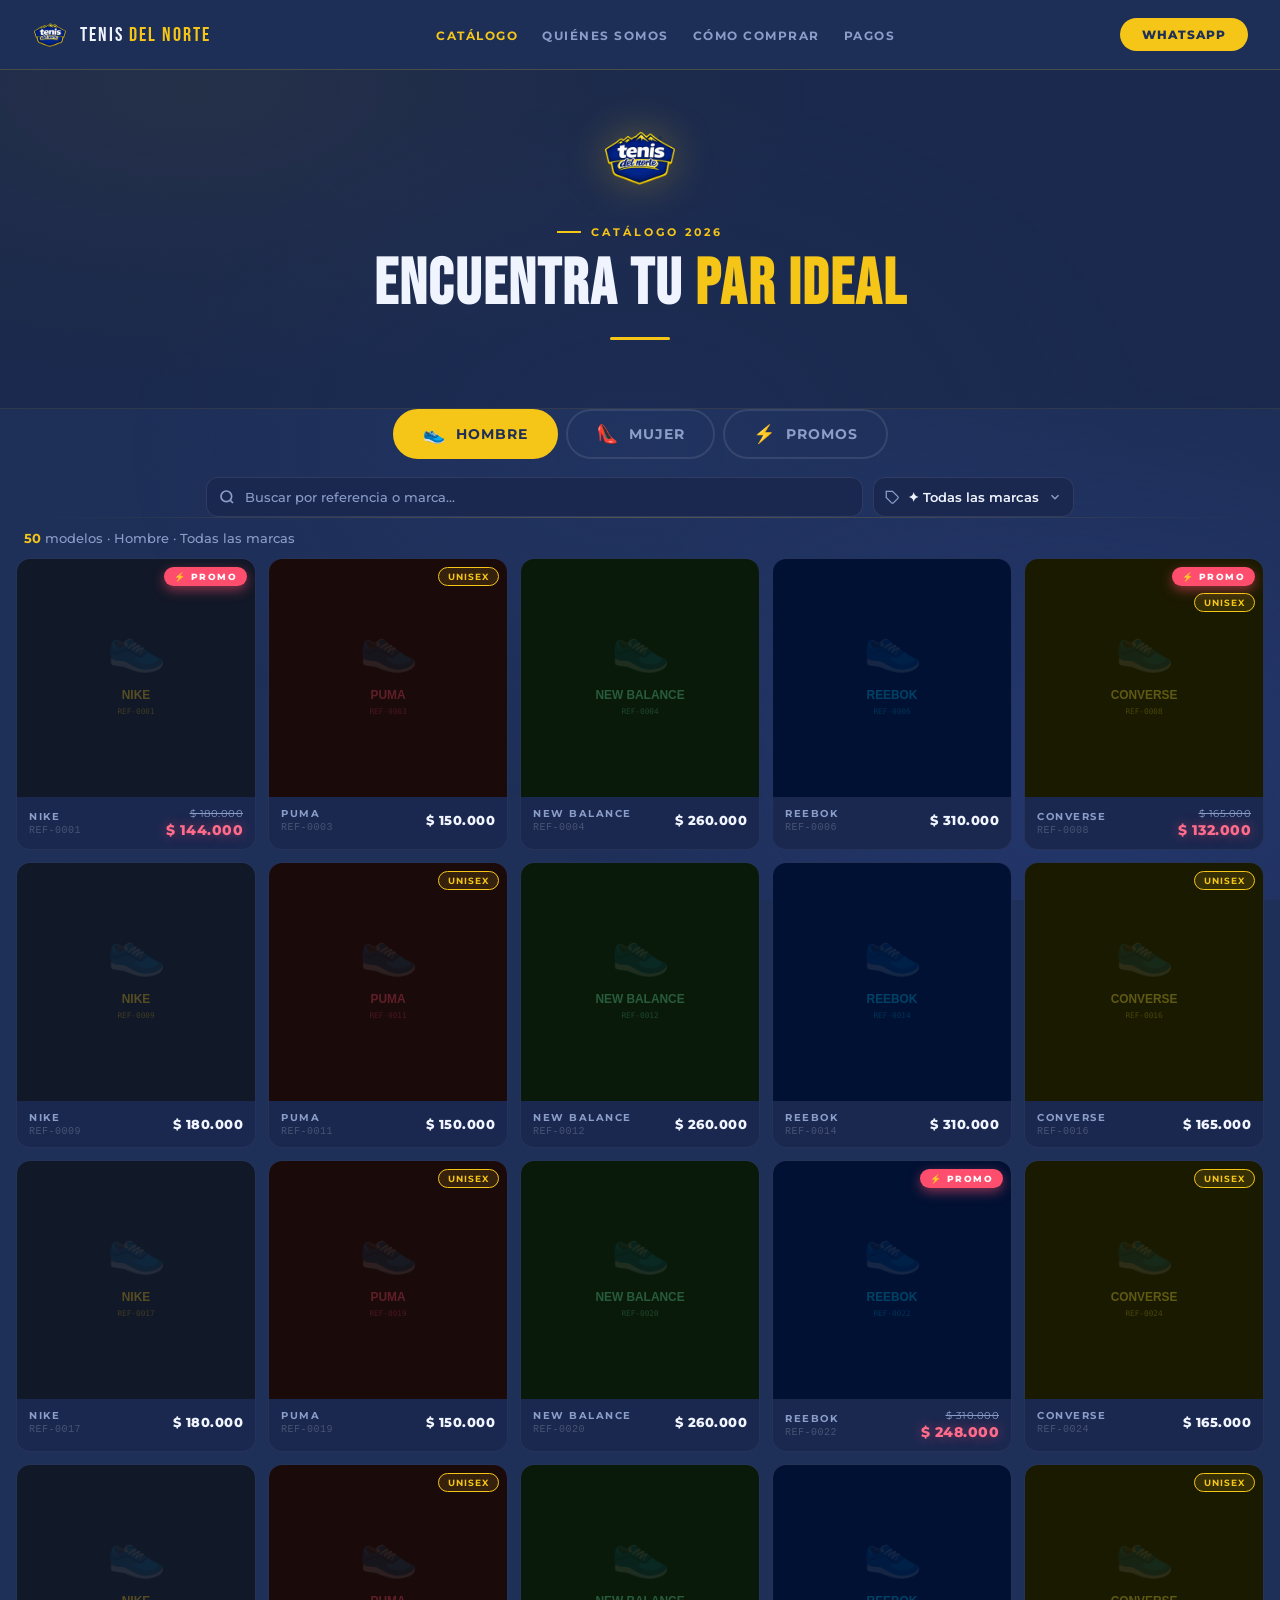
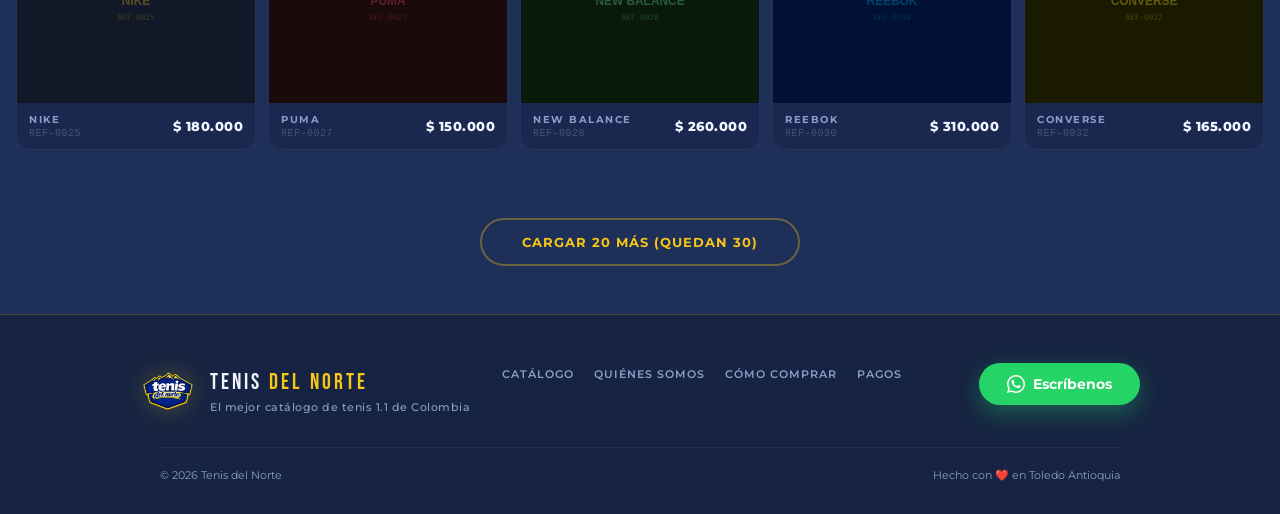
==== Tenis_del_norte/index.html @ 116ff5e7 "Add project Tenis del Norte" ====
<!DOCTYPE html>
<html lang="es">
<head>
  <meta charset="UTF-8"/>
  <meta name="viewport" content="width=device-width, initial-scale=1.0"/>
  <meta name="description" content="Catálogo de tenis Tenis del Norte — Hombre, Mujer y Promociones."/>
  <title>Tenis del Norte · Catálogo</title>
  <link rel="icon" href="/assets/icono.ico">
  <link rel="stylesheet" href="styles/global.css"/>
  <link rel="stylesheet" href="styles/catalogo.css"/>
</head>
<body>

  <!-- nav.js inyecta el <nav> aquí automáticamente -->

  <!-- ══════════════════════════════════════
       HEADER
  ══════════════════════════════════════ -->
  <div class="catalog-header">
    <img src="assets/logo.png" alt="Tenis del Norte" class="catalog-logo"
         onerror="this.style.display='none'"/>
    <div class="section-label">Catálogo 2026</div>
    <h1 class="section-title">ENCUENTRA TU <span>PAR IDEAL</span></h1>
    <div class="gold-line"></div>
  </div>

  <!-- ══════════════════════════════════════
       TABS: Hombre / Mujer / Promos
  ══════════════════════════════════════ -->
  <div class="main-tabs">
    <button class="main-tab active" data-cat="hombre">
      <span class="tab-icon">👟</span><span>Hombre</span>
    </button>
    <button class="main-tab" data-cat="mujer">
      <span class="tab-icon">👠</span><span>Mujer</span>
    </button>
    <button class="main-tab tab-promo" data-cat="promo">
      <span class="tab-icon">⚡</span><span>Promos</span>
    </button>
  </div>

  <!-- ══════════════════════════════════════
       BARRA DE FILTROS (búsqueda + marca)
  ══════════════════════════════════════ -->
  <div class="filter-bar">

    <!-- Búsqueda de texto -->
    <div class="search-wrap">
      <svg class="search-icon" viewBox="0 0 24 24" fill="none" stroke="currentColor" stroke-width="2.5">
        <circle cx="11" cy="11" r="8"/><path d="m21 21-4.35-4.35"/>
      </svg>
      <input
        type="text"
        id="catalogSearch"
        class="search-input"
        placeholder="Buscar por referencia o marca..."
        autocomplete="off"
      />
      <button class="search-clear hidden" id="searchClear" aria-label="Limpiar búsqueda">✕</button>
    </div>

    <!-- Dropdown de marcas -->
    <div class="brand-select-wrap">
      <svg class="brand-icon" viewBox="0 0 24 24" fill="none" stroke="currentColor" stroke-width="2">
        <path d="M20.59 13.41l-7.17 7.17a2 2 0 0 1-2.83 0L2 12V2h10l8.59 8.59a2 2 0 0 1 0 2.82z"/>
        <line x1="7" y1="7" x2="7.01" y2="7"/>
      </svg>
      <select id="brandSelect" class="brand-select">
        <option value="all">✦ Todas las marcas</option>
      </select>
      <svg class="select-arrow" viewBox="0 0 24 24" fill="none" stroke="currentColor" stroke-width="2.5">
        <polyline points="6 9 12 15 18 9"/>
      </svg>
    </div>

  </div>

  <div class="gold-divider" style="margin: 0 16px;"></div>

  <!-- ══════════════════════════════════════
       BARRA DE RESULTADOS
  ══════════════════════════════════════ -->
  <div class="results-bar">
    <span class="results-count" id="resultsCount"></span>
  </div>

  <!-- ══════════════════════════════════════
       GALERÍA
  ══════════════════════════════════════ -->
  <div class="gallery-grid" id="gallery">
    <div class="loader-wrap" id="loader">
      <div class="spinner"></div>
    </div>
  </div>

  <!-- Estado vacío -->
  <div class="empty-state hidden" id="emptyState">
    <span class="emoji">😕</span>
    <p>No hay tenis en esta categoría todavía.</p>
  </div>

  <!-- ══════════════════════════════════════
       CARGAR MÁS
  ══════════════════════════════════════ -->
  <div class="load-more-wrap hidden" id="loadMoreWrap">
    <button class="btn-load-more" id="loadMoreBtn">Cargar más</button>
  </div>

  <!-- ══════════════════════════════════════
       LIGHTBOX
  ══════════════════════════════════════ -->
  <div class="lightbox hidden" id="lightbox">
    <button class="lb-close" id="lbClose" title="Cerrar (Esc)">✕</button>
    <button class="lb-nav lb-prev" id="lbPrev" title="Anterior">‹</button>
    <button class="lb-nav lb-next" id="lbNext" title="Siguiente">›</button>

    <div class="lb-img-wrap" id="lbImgWrap">
      <img class="lb-img" id="lbImg" src="" alt=""/>
    </div>

    <div class="lb-counter" id="lbCounter"></div>

    <div class="lb-footer">
      <div class="lb-info">
        <div class="lb-marca"  id="lbMarca"></div>
        <div class="lb-ref"    id="lbRef"></div>
        <div id="lbPrice"></div>
        <div class="lb-badges" id="lbBadges"></div>
      </div>
      <a class="lb-wa-btn" id="lbWaBtn" href="#" target="_blank" rel="noopener">
        <svg viewBox="0 0 24 24">
          <path d="M17.472 14.382c-.297-.149-1.758-.867-2.03-.967-.273-.099-.471-.148-.67.15-.197.297-.767.966-.94 1.164-.173.199-.347.223-.644.075-.297-.15-1.255-.463-2.39-1.475-.883-.788-1.48-1.761-1.653-2.059-.173-.297-.018-.458.13-.606.134-.133.298-.347.446-.52.149-.174.198-.298.298-.497.099-.198.05-.371-.025-.52-.075-.149-.669-1.612-.916-2.207-.242-.579-.487-.5-.669-.51-.173-.008-.371-.01-.57-.01-.198 0-.52.074-.792.372-.272.297-1.04 1.016-1.04 2.479 0 1.462 1.065 2.875 1.213 3.074.149.198 2.096 3.2 5.077 4.487.709.306 1.262.489 1.694.625.712.227 1.36.195 1.871.118.571-.085 1.758-.719 2.006-1.413.248-.694.248-1.289.173-1.413-.074-.124-.272-.198-.57-.347z"/>
          <path d="M12 0C5.373 0 0 5.373 0 12c0 2.123.554 4.116 1.523 5.847L.057 23.882l6.197-1.624A11.945 11.945 0 0 0 12 24c6.627 0 12-5.373 12-12S18.627 0 12 0zm0 21.894a9.877 9.877 0 0 1-5.034-1.378l-.361-.214-3.735.979 1.004-3.642-.235-.374A9.855 9.855 0 0 1 2.106 12C2.106 6.53 6.53 2.106 12 2.106c5.469 0 9.894 4.424 9.894 9.894 0 5.469-4.425 9.894-9.894 9.894z"/>
        </svg>
        Lo quiero para mí🤩
      </a>
    </div>
  </div>

  <script src="js/nav.js"></script>
  <script src="js/catalogo.js"></script>
</body>
</html>
---- Tenis_del_norte/styles/global.css ----
/* ═══════════════════════════════════════════════════
   global.css — Variables, reset y estilos compartidos
   Tenis del Norte
═══════════════════════════════════════════════════ */

/* ── IMPORTS ─────────────────────────────────────── */
@import url('https://fonts.googleapis.com/css2?family=Bebas+Neue&family=Montserrat:wght@300;400;500;600;700;800&display=swap');

/* ── VARIABLES ───────────────────────────────────── */
:root {
  /* ── TEMA C — Azul Medio (40% más claro que antes) ── */
  --navy:        #1e2f58;   /* fondo principal */
  --navy-mid:    #253870;   /* fondo secundario / drawer */
  --navy-light:  #2d4480;   /* hover, bordes internos */
  --gold:        #f5c518;
  --gold-light:  #ffd84d;
  --gold-dark:   #c9a000;
  --white:       #f0f4ff;   /* texto principal (no puro blanco) */
  --off-white:   #c5d0f0;
  --muted:       #8a9ec8;   /* texto secundario */
  --border:      rgba(245, 197, 24, 0.2);
  --card-bg:     #1a2850;   /* tarjetas */
  --green:       #25D366;
  --red:         #ff4d6d;
  --radius:      14px;
  --font-d:      'Bebas Neue', sans-serif;
  --font-b:      'Montserrat', sans-serif;
  --shadow-gold: 0 0 30px rgba(245, 197, 24, 0.25);
  --shadow-card: 0 4px 24px rgba(0, 0, 20, 0.35);
  --nav-h:       70px;
}

/* ── RESET ───────────────────────────────────────── */
*, *::before, *::after { box-sizing: border-box; margin: 0; padding: 0; }
html { scroll-behavior: smooth; }

body {
  background: var(--navy);
  color: var(--white);
  font-family: var(--font-b);
  min-height: 100vh;
  overflow-x: hidden;
}

/* Textura de fondo global */
body::before {
  content: '';
  position: fixed; inset: 0; z-index: 0;
  background-image:
    radial-gradient(ellipse 90% 60% at 15% 10%, rgba(245,197,24,0.06) 0%, transparent 55%),
    radial-gradient(ellipse 70% 70% at 85% 85%, rgba(37,56,112,0.9)   0%, transparent 60%),
    radial-gradient(ellipse 50% 50% at 50% 50%, rgba(45,68,128,0.2)   0%, transparent 80%),
    repeating-linear-gradient(
      45deg, transparent, transparent 40px,
      rgba(255,255,255,0.008) 40px, rgba(255,255,255,0.008) 41px
    );
  pointer-events: none;
}

/* ── TIPOGRAFÍA BASE ─────────────────────────────── */
h1, h2, h3 { line-height: 1.1; }
a { color: inherit; }
img { max-width: 100%; display: block; }
button { font-family: var(--font-b); cursor: pointer; }

/* ── NAV ─────────────────────────────────────────── */
.nav {
  position: fixed; top: 0; left: 0; right: 0; z-index: 100;
  display: flex; align-items: center; justify-content: space-between;
  gap: 16px;
  padding: 0 32px;
  height: var(--nav-h);
  min-height: var(--nav-h); max-height: var(--nav-h);
  overflow: hidden;
  background: rgba(30, 47, 88, 0.96);
  backdrop-filter: blur(14px);
  border-bottom: 1px solid var(--border);
}

.nav-logo {
  display: flex; align-items: center; gap: 12px;
  text-decoration: none; flex-shrink: 0;
}
/* Imagen del logo — tamaño fijo para no inflar el nav */
.nav-logo-img {
  width: 36px; height: 36px;
  object-fit: contain; display: block; flex-shrink: 0;
}
/* Si no hay logo, mostrar badge dorado como fallback */
.nav-logo-badge {
  width: 36px; height: 36px; flex-shrink: 0;
  background: var(--gold);
  clip-path: polygon(50% 0%, 90% 15%, 100% 55%, 85% 90%, 50% 100%, 15% 90%, 0% 55%, 10% 15%);
  display: flex; align-items: center; justify-content: center;
  font-family: var(--font-d); font-size: 12px; color: var(--navy);
}
.nav-logo-text {
  font-family: var(--font-d); font-size: 20px;
  letter-spacing: 2px; color: var(--white); white-space: nowrap;
}
.nav-logo-text span { color: var(--gold); }

.nav-links { display: flex; gap: 24px; list-style: none; }
.nav-links a {
  color: var(--muted); font-size: 12px; font-weight: 700;
  text-decoration: none; letter-spacing: 1.5px; text-transform: uppercase;
  transition: color 0.2s;
}
.nav-links a:hover,
.nav-links a.active { color: var(--gold); }

.nav-cta {
  background: var(--gold); color: var(--navy);
  padding: 9px 22px; border-radius: 100px;
  font-size: 12px; font-weight: 800;
  letter-spacing: 1px; text-transform: uppercase; text-decoration: none;
  transition: all 0.2s;
}
.nav-cta:hover {
  background: var(--gold-light);
  transform: translateY(-2px);
  box-shadow: var(--shadow-gold);
}

/* ── Nav right (CTA + hamburger) ────────────────── */
.nav-right {
  display: flex; align-items: center; gap: 10px; flex-shrink: 0;
}

/* Hamburguesa: oculto en desktop */
.nav-hamburger {
  display: none;
  flex-direction: column; justify-content: center; align-items: center;
  gap: 5px; width: 40px; height: 40px;
  background: none; border: 1.5px solid rgba(255,255,255,0.15);
  border-radius: 10px; cursor: pointer; padding: 8px; transition: border-color 0.2s;
}
.nav-hamburger:hover { border-color: var(--gold); }
.nav-hamburger span {
  display: block; width: 18px; height: 2px;
  background: var(--white); border-radius: 2px;
  transition: transform 0.3s, opacity 0.3s;
  transform-origin: center;
}
/* Animación X al abrir */
.nav-hamburger.open span:nth-child(1) { transform: translateY(7px) rotate(45deg); }
.nav-hamburger.open span:nth-child(2) { opacity: 0; transform: scaleX(0); }
.nav-hamburger.open span:nth-child(3) { transform: translateY(-7px) rotate(-45deg); }

/* ── DRAWER MÓVIL ────────────────────────────────── */
.nav-drawer {
  position: fixed; top: 0; right: 0; bottom: 0; z-index: 500;
  width: min(320px, 85vw);
  background: var(--navy-mid);
  border-left: 1px solid var(--border);
  transform: translateX(100%);
  transition: transform 0.32s cubic-bezier(0.4, 0, 0.2, 1);
  display: flex; flex-direction: column;
}
.nav-drawer.open { transform: translateX(0); }

.nav-overlay {
  position: fixed; inset: 0; z-index: 499;
  background: rgba(0,0,0,0.55);
  backdrop-filter: blur(3px);
  opacity: 0; pointer-events: none;
  transition: opacity 0.3s;
}
.nav-overlay.open { opacity: 1; pointer-events: auto; }

.nav-drawer-inner {
  display: flex; flex-direction: column; height: 100%;
  padding: 0 0 32px;
}

.nav-drawer-header {
  display: flex; align-items: center; justify-content: space-between;
  padding: 0 24px; height: var(--nav-h);
  border-bottom: 1px solid var(--border);
  flex-shrink: 0;
}

.nav-drawer-close {
  width: 36px; height: 36px; border-radius: 50%;
  background: rgba(255,255,255,0.06); border: 1px solid rgba(255,255,255,0.12);
  color: var(--white); font-size: 16px; cursor: pointer; transition: all 0.2s;
  display: flex; align-items: center; justify-content: center;
}
.nav-drawer-close:hover { background: var(--red); border-color: var(--red); }

.nav-drawer-links {
  list-style: none; padding: 24px 0; flex: 1;
}
.nav-drawer-links li {
  border-bottom: 1px solid rgba(255,255,255,0.05);
}
.nav-drawer-links a {
  display: block; padding: 16px 28px;
  color: var(--muted); font-size: 13px; font-weight: 700;
  letter-spacing: 2px; text-transform: uppercase; text-decoration: none;
  transition: all 0.2s;
}
.nav-drawer-links a:hover,
.nav-drawer-links a.active {
  color: var(--gold); background: rgba(245,197,24,0.05);
  padding-left: 36px;
}

.nav-drawer-wa {
  margin: 0 24px; justify-content: center;
}

/* ── RESPONSIVE NAV ──────────────────────────────── */
@media (max-width: 910px) {
  .nav { padding: 0 16px; }
  .nav-links { display: none; }
  .nav-hamburger { display: flex; }
  /* Ocultar texto del logo en pantallas muy pequeñas para ahorrar espacio */
  @media (max-width: 380px) {
    .nav-logo-text { display: none; }
  }
}
@media (min-width: 900px) {
  .nav-hamburger { display: none; }
  .nav-drawer, .nav-overlay { display: none !important; }
}

/* ── BOTONES GLOBALES ────────────────────────────── */
.btn-primary {
  display: inline-flex; align-items: center; justify-content: center; gap: 8px;
  background: var(--gold); color: var(--navy);
  padding: 15px 36px; border-radius: 100px; border: none;
  font-family: var(--font-b); font-size: 14px; font-weight: 800;
  letter-spacing: 1px; text-transform: uppercase; text-decoration: none;
  transition: all 0.25s;
  box-shadow: 0 8px 28px rgba(245, 197, 24, 0.3);
  cursor: pointer;
}
.btn-primary:hover {
  background: var(--gold-light);
  transform: translateY(-3px);
  box-shadow: 0 16px 40px rgba(245, 197, 24, 0.4);
}

.btn-secondary {
  display: inline-flex; align-items: center; justify-content: center; gap: 8px;
  background: transparent; color: var(--white);
  padding: 15px 36px; border-radius: 100px;
  font-family: var(--font-b); font-size: 14px; font-weight: 700;
  letter-spacing: 1px; text-transform: uppercase; text-decoration: none;
  border: 2px solid rgba(255, 255, 255, 0.2);
  transition: all 0.25s; cursor: pointer;
}
.btn-secondary:hover {
  border-color: var(--gold); color: var(--gold);
  transform: translateY(-3px);
}

.btn-wa {
  display: inline-flex; align-items: center; gap: 8px;
  background: var(--green); color: #fff; border: none;
  padding: 12px 28px; border-radius: 100px;
  font-family: var(--font-b); font-size: 14px; font-weight: 700;
  text-decoration: none; transition: all 0.2s; cursor: pointer;
  box-shadow: 0 8px 24px rgba(37, 211, 102, 0.35);
}
.btn-wa:hover {
  transform: translateY(-3px);
  box-shadow: 0 16px 32px rgba(37, 211, 102, 0.45);
}
.btn-wa svg { width: 18px; height: 18px; fill: #fff; flex-shrink: 0; }

/* ── SECCIONES GENÉRICAS ─────────────────────────── */
.section {
  position: relative; z-index: 1;
  padding: 100px 24px;
}
.section-label {
  display: inline-flex; align-items: center; gap: 10px;
  color: var(--gold); font-size: 11px; font-weight: 700;
  letter-spacing: 3px; text-transform: uppercase; margin-bottom: 14px;
}
.section-label::before { content: ''; width: 24px; height: 2px; background: var(--gold); }

.section-title {
  font-family: var(--font-d);
  font-size: clamp(36px, 6vw, 64px);
  letter-spacing: 2px; line-height: 1; margin-bottom: 20px;
}
.section-title span { color: var(--gold); }

.gold-line {
  width: 60px; height: 3px; background: var(--gold);
  border-radius: 2px; margin: 0 auto 32px;
}

.gold-divider {
  height: 1px;
  background: linear-gradient(to right, transparent, var(--gold), transparent);
  opacity: 0.25; margin: 20px 0;
}

.text-center { text-align: center; }
.hidden { display: none !important; }

/* ── FOOTER ──────────────────────────────────────── */
footer {
  position: relative; z-index: 1;
  background: rgba(0, 0, 0, 0.25);
  border-top: 1px solid var(--border);
  padding: 48px 24px 32px;
}

/* ── Contenido del footer ────────────────────────── */
.footer-inner {
  max-width: 1000px; margin: 0 auto;
  display: grid;
  grid-template-columns: auto 1fr auto;
  gap: 32px; align-items: start;
}
@media (max-width: 750px) {
  .footer-inner {
    grid-template-columns: 1fr;
    text-align: center; justify-items: center;
  }
}

/* Logo + nombre en el footer */
.footer-logo-wrap {
  display: flex; align-items: center; gap: 14px;
}
.footer-logo-img {
  width: 56px; height: 56px;
  object-fit: contain; display: block; flex-shrink: 0;
  /* Halo suave que resalta el logo sobre fondo oscuro */
  filter: drop-shadow(0 0 12px rgba(245,197,24,0.25));
}
.footer-logo-badge {
  width: 56px; height: 56px; flex-shrink: 0;
  background: var(--gold);
  clip-path: polygon(50% 0%,90% 15%,100% 55%,85% 90%,50% 100%,15% 90%,0% 55%,10% 15%);
  display: flex; align-items: center; justify-content: center;
  font-family: var(--font-d); font-size: 16px; color: var(--navy);
  filter: drop-shadow(0 0 10px rgba(245,197,24,0.3));
}
.footer-logo-text .footer-brand {
  font-family: var(--font-d); font-size: 22px;
  letter-spacing: 3px; color: var(--white);
  margin-bottom: 4px;
}
.footer-logo-text .footer-brand span { color: var(--gold); }
.footer-logo-text p {
  font-size: 11px; color: var(--muted); margin: 0;
  font-weight: 500; letter-spacing: 0.5px;
}

/* Nav links del footer */
.footer-nav { display: flex; flex-direction: column; align-items: flex-start; gap: 10px; }
@media (max-width: 700px) { .footer-nav { align-items: center; flex-direction: row; flex-wrap: wrap; justify-content: center; } }
.footer-nav .nav-links-footer {
  display: flex; gap: 20px; flex-wrap: wrap; list-style: none;
  justify-content: flex-start;
}
.footer-nav .nav-links-footer a {
  color: var(--muted); font-size: 11px; font-weight: 600;
  text-decoration: none; letter-spacing: 1px; text-transform: uppercase;
  transition: color 0.2s;
}
.footer-nav .nav-links-footer a:hover { color: var(--gold); }

/* Parte derecha: WA */
.footer-cta { display: flex; flex-direction: column; align-items: flex-end; gap: 12px; }
@media (max-width: 700px) { .footer-cta { align-items: center; } }

/* Línea inferior */
.footer-bottom {
  max-width: 960px; margin: 28px auto 0;
  padding-top: 20px; border-top: 1px solid rgba(255,255,255,0.06);
  display: flex; justify-content: space-between; align-items: center;
  flex-wrap: wrap; gap: 8px;
}
.footer-copy { font-size: 11px; color: var(--muted); }
.footer-made { font-size: 11px; color: var(--muted); }

/* ── ANIMACIONES ─────────────────────────────────── */
@keyframes fadeUp {
  from { opacity: 0; transform: translateY(24px); }
  to   { opacity: 1; transform: translateY(0); }
}
@keyframes fadeDown {
  from { opacity: 0; transform: translateY(-20px); }
  to   { opacity: 1; transform: translateY(0); }
}
@keyframes spin {
  to { transform: rotate(360deg); }
}
@keyframes bounce {
  0%, 100% { transform: translateX(-50%) translateY(0); }
  50%       { transform: translateX(-50%) translateY(8px); }
}
---- Tenis_del_norte/styles/catalogo.css ----
/* ═══════════════════════════════════════════════════
   catalogo.css — Estilos de catalogo.html
   Requiere: global.css
═══════════════════════════════════════════════════ */

/* ── HEADER DE SECCIÓN ───────────────────────────── */
.catalog-header {
  position: relative; z-index: 1;
  padding: calc(var(--nav-h) + 48px) 24px 36px;
  text-align: center;
  background: rgba(0,0,0,0.12);
  /* Separador sutil inferior */
  border-bottom: 1px solid rgba(245,197,24,0.1);
}
.catalog-header .section-label { justify-content: center; }

/* Logo en el header del catálogo */
.catalog-logo {
  width: 80px; height: 80px;
  object-fit: contain; display: block;
  margin: 0 auto 20px;
  filter: drop-shadow(0 0 20px rgba(245,197,24,0.3));
  animation: fadeDown 0.6s ease both;
}

/* Subtítulo debajo del título */
.catalog-subtitle {
  font-size: 14px; color: var(--muted);
  font-weight: 500; letter-spacing: 0.5px;
  margin-top: 10px; margin-bottom: 4px;
  animation: fadeDown 0.6s 0.15s ease both;
}

/* ── TABS PRINCIPALES: Hombre / Mujer / Promos ───── */
.main-tabs {
  display: flex; justify-content: center; gap: 8px;
  padding: 0 24px 0; flex-wrap: wrap;
  position: relative; z-index: 1;
}

.main-tab {
  display: flex; align-items: center; gap: 10px;
  background: transparent;
  border: 2px solid rgba(255,255,255,0.1);
  color: var(--muted);
  padding: 12px 28px; border-radius: 100px;
  font-family: var(--font-b); font-size: 14px; font-weight: 700;
  letter-spacing: 1px; text-transform: uppercase;
  cursor: pointer; transition: all 0.25s;
}
.main-tab .tab-icon { font-size: 18px; }
.main-tab:hover { border-color: var(--gold); color: var(--gold); }
.main-tab.active {
  background: var(--gold);
  border-color: var(--gold);
  color: var(--navy);
}
.main-tab.tab-promo.active {
  background: var(--red);
  border-color: var(--red);
  color: #fff;
}

@media (max-width: 600px) {
  .main-tab { padding: 10px 18px; font-size: 12px; }
}

/* ══════════════════════════════════════════════════
   BARRA DE FILTROS (búsqueda + marcas)
══════════════════════════════════════════════════ */
.filter-bar {
  display: flex; gap: 10px; align-items: center;
  padding: 18px 16px 0;
  max-width: 900px; margin: 0 auto;
  position: relative; z-index: 1;
  flex-wrap: wrap;
}

/* ── Buscador ──────────────────────────────────── */
.search-wrap {
  flex: 1; min-width: 200px;
  position: relative; display: flex; align-items: center;
}
.search-icon {
  position: absolute; left: 13px;
  width: 16px; height: 16px; color: var(--muted);
  pointer-events: none; flex-shrink: 0;
}
.search-input {
  width: 100%;
  background: var(--card-bg);
  border: 1.5px solid rgba(255,255,255,0.09);
  color: var(--white);
  padding: 11px 36px 11px 38px;
  border-radius: 12px;
  font-family: var(--font-b); font-size: 13px; font-weight: 500;
  outline: none; transition: border-color 0.2s;
}
.search-input::placeholder { color: var(--muted); }
.search-input:focus { border-color: var(--gold); }

.search-clear {
  position: absolute; right: 10px;
  width: 22px; height: 22px; border-radius: 50%;
  background: rgba(255,255,255,0.1); border: none;
  color: var(--muted); font-size: 11px;
  display: flex; align-items: center; justify-content: center;
  cursor: pointer; transition: all 0.2s;
}
.search-clear:hover { background: var(--red); color: #fff; }
.search-clear.hidden { display: none; }

/* Mostrar botón clear cuando hay texto */
.search-input:not(:placeholder-shown) ~ .search-clear { display: flex; }

/* ── Select de marcas ──────────────────────────── */
.brand-select-wrap {
  position: relative; display: flex; align-items: center;
  min-width: 180px; flex-shrink: 0;
}
@media (max-width: 480px) {
  .brand-select-wrap { min-width: 0; flex: 1; }
}

.brand-icon {
  position: absolute; left: 12px;
  width: 15px; height: 15px; color: var(--muted);
  pointer-events: none;
}
.select-arrow {
  position: absolute; right: 12px;
  width: 14px; height: 14px; color: var(--muted);
  pointer-events: none;
}
.brand-select {
  width: 100%; appearance: none; -webkit-appearance: none;
  background: var(--card-bg);
  border: 1.5px solid rgba(255,255,255,0.09);
  color: var(--white);
  padding: 11px 34px 11px 34px;
  border-radius: 12px;
  font-family: var(--font-b); font-size: 13px; font-weight: 600;
  outline: none; cursor: pointer; transition: border-color 0.2s;
}
.brand-select:focus  { border-color: var(--gold); }
.brand-select option { background: var(--navy-mid); color: var(--white); }

/* ── BARRA DE RESULTADOS ─────────────────────────── */
.results-bar {
  position: relative; z-index: 1;
  display: flex; align-items: center; justify-content: space-between;
  padding: 12px 24px;
  flex-wrap: wrap; gap: 8px;
}
.results-count { font-size: 13px; color: var(--muted); font-weight: 500; }
.results-count span { color: var(--gold); font-weight: 700; }

/* ── GALERÍA — CSS Grid auto-fill ────────────────── */
/* Se ajusta SOLO según el ancho disponible:
   móvil ~160px → 2 col | tablet → 3-4 | escritorio → 5-6+ */
.gallery-grid {
  display: grid;
  grid-template-columns: repeat(auto-fill, minmax(160px, 1fr));
  gap: 10px;
  padding: 0 10px 60px;
  max-width: 1600px; margin: 0 auto;
  position: relative; z-index: 1;
}
@media (min-width: 480px)  { .gallery-grid { grid-template-columns: repeat(auto-fill, minmax(170px, 1fr)); } }
@media (min-width: 900px)  { .gallery-grid { gap: 12px; padding: 0 16px 60px;
                                              grid-template-columns: repeat(auto-fill, minmax(200px, 1fr)); } }
@media (min-width: 1400px) { .gallery-grid { grid-template-columns: repeat(auto-fill, minmax(220px, 1fr)); } }

/* ── TARJETA ─────────────────────────────────────── */
.card {
  margin-bottom: 0;
  border-radius: var(--radius); overflow: hidden;
  position: relative; cursor: pointer;
  background: var(--card-bg);
  border: 1px solid rgba(255,255,255,0.05);
  transition: transform 0.25s ease, box-shadow 0.25s ease, border-color 0.25s ease;
  animation: fadeUp 0.4s ease both;
}
.card:hover {
  transform: translateY(-5px);
  box-shadow: 0 16px 40px rgba(0,0,20,0.45),
              0 0 0 1px rgba(245,197,24,0.25);
  border-color: rgba(245,197,24,0.3);
}

.card img {
  width: 100%; display: block;
  object-fit: cover; aspect-ratio: 1 / 1;
  transition: transform 0.4s ease;
  background: var(--navy-light);
}
.card:hover img { transform: scale(1.07); }

.card-foot {
  padding: 10px 12px;
  display: flex; align-items: center; justify-content: space-between;
}
.card-brand {
  font-size: 10px; font-weight: 700;
  color: var(--muted); letter-spacing: 1.5px; text-transform: uppercase;
}
.card-ref {
  font-size: 10px; color: rgba(255,255,255,0.2);
  font-family: monospace; letter-spacing: 0.5px;
}

/* ── BADGES FLOTANTES ────────────────────────────── */
.badge-id {
  position: absolute; top: 8px; left: 8px;
  background: rgba(26,40,80,0.85); backdrop-filter: blur(6px);
  color: rgba(255,255,255,0.35); font-size: 9px;
  padding: 3px 8px; border-radius: 100px;
  font-family: monospace; letter-spacing: 0.5px;
}
.badge-promo {
  position: absolute; top: 8px; right: 8px;
  background: var(--red); color: #fff;
  font-size: 9px; font-weight: 800; padding: 4px 10px;
  border-radius: 100px; letter-spacing: 1.5px; text-transform: uppercase;
  box-shadow: 0 4px 12px rgba(255,77,109,0.5);
}
.badge-unisex {
  position: absolute; top: 8px; right: 8px;
  background: rgba(245,197,24,0.12);
  border: 1px solid var(--gold); color: var(--gold);
  font-size: 9px; font-weight: 700; padding: 3px 9px;
  border-radius: 100px; letter-spacing: 1px; text-transform: uppercase;
}
/* Si tiene promo Y unisex, unisex se desplaza */
.card-promo .badge-unisex { top: 34px; }

/* ── OVERLAY WHATSAPP ────────────────────────────── */
.card-overlay {
  position: absolute; inset: 0;
  background: linear-gradient(
    to top,
    rgba(26,40,80,0.95) 0%,
    rgba(26,40,80,0.35) 40%,
    transparent 70%
  );
  display: flex; align-items: flex-end; justify-content: center;
  padding-bottom: 14px;
  opacity: 0; transition: opacity 0.25s ease;
  pointer-events: none;
}
.card:hover .card-overlay { opacity: 1; }

.wa-card-btn {
  display: flex; align-items: center; gap: 7px;
  background: var(--green); color: #fff; border: none;
  padding: 9px 18px; border-radius: 100px;
  font-family: var(--font-b); font-size: 12px; font-weight: 700;
  cursor: pointer; text-decoration: none;
  transition: transform 0.2s, box-shadow 0.2s;
  box-shadow: 0 4px 16px rgba(37,211,102,0.5);
  letter-spacing: 0.5px;
  pointer-events: auto;
}
.wa-card-btn:hover { transform: scale(1.05); box-shadow: 0 8px 24px rgba(37,211,102,0.6); }
.wa-card-btn svg { width: 14px; height: 14px; fill: #fff; flex-shrink: 0; }

/* ── LOADER ──────────────────────────────────────── */
.loader-wrap {
  display: flex; justify-content: center; align-items: center;
  padding: 80px; grid-column: 1 / -1;
}
.spinner {
  width: 40px; height: 40px;
  border: 3px solid rgba(245,197,24,0.15);
  border-top-color: var(--gold);
  border-radius: 50%;
  animation: spin 0.7s linear infinite;
}

/* ── ESTADO VACÍO ────────────────────────────────── */
.empty-state {
  position: relative; z-index: 1;
  text-align: center; padding: 80px 24px;
  color: var(--muted);
}
.empty-state .emoji { font-size: 48px; display: block; margin-bottom: 16px; }
.empty-state p { font-size: 16px; }

/* ══════════════════════════════════════════════════
   LIGHTBOX — Vista ampliada de imagen
══════════════════════════════════════════════════ */
.lightbox {
  position: fixed; inset: 0; z-index: 999;
  background: rgba(5, 10, 25, 0.97);
  backdrop-filter: blur(16px);
  display: flex; flex-direction: column;
  align-items: center; justify-content: center;
  padding: 16px;
  animation: lbFadeIn 0.2s ease;
}
.lightbox.hidden { display: none; }

@keyframes lbFadeIn {
  from { opacity: 0; }
  to   { opacity: 1; }
}

.lb-img-wrap {
  flex: 1; display: flex; align-items: center; justify-content: center;
  width: 100%; max-height: calc(100vh - 180px);
  cursor: zoom-in;
}
.lb-img {
  max-width: 100%; max-height: 100%;
  object-fit: contain; border-radius: 12px;
  box-shadow: 0 24px 80px rgba(0,0,0,0.8);
  animation: lbZoom 0.25s ease;
  user-select: none; transition: transform 0.3s ease;
}
.lb-img.zoomed { transform: scale(1.6); cursor: zoom-out; }

@keyframes lbZoom {
  from { transform: scale(0.92); opacity: 0; }
  to   { transform: scale(1);    opacity: 1; }
}

.lb-close {
  position: fixed; top: 16px; right: 16px; z-index: 1000;
  width: 44px; height: 44px; border-radius: 50%;
  background: rgba(255,255,255,0.08); border: 1px solid rgba(255,255,255,0.15);
  color: #fff; font-size: 22px;
  display: flex; align-items: center; justify-content: center;
  cursor: pointer; transition: all 0.2s;
}
.lb-close:hover { background: #ff4d6d; border-color: #ff4d6d; }

.lb-nav {
  position: fixed; top: 50%; transform: translateY(-50%);
  width: 44px; height: 44px; border-radius: 50%;
  background: rgba(255,255,255,0.08); border: 1px solid rgba(255,255,255,0.12);
  color: #fff; font-size: 20px;
  display: flex; align-items: center; justify-content: center;
  cursor: pointer; transition: all 0.2s; z-index: 1000;
}
.lb-nav:hover { background: rgba(245,197,24,0.2); border-color: #f5c518; color: #f5c518; }
.lb-prev { left: 12px; }
.lb-next { right: 12px; }
.lb-nav.hidden { display: none; }

.lb-counter {
  font-size: 11px; color: var(--muted);
  letter-spacing: 2px; margin: 8px 0 4px;
}

.lb-footer {
  width: 100%; max-width: 560px;
  display: flex; align-items: center; justify-content: space-between;
  gap: 12px; padding-top: 12px; flex-wrap: wrap;
}
.lb-info { flex: 1; min-width: 0; }
.lb-marca {
  font-family: var(--font-d); font-size: 22px;
  letter-spacing: 2px; color: var(--gold); line-height: 1;
}
.lb-ref { font-size: 12px; color: var(--muted); font-family: monospace; margin-top: 4px; }
.lb-badges { display: flex; gap: 6px; margin-top: 6px; flex-wrap: wrap; }
.lb-badge {
  font-size: 10px; font-weight: 700; padding: 3px 10px;
  border-radius: 100px; letter-spacing: 1px; text-transform: uppercase;
}
.lb-badge.promo  { background: var(--red); color: #fff; }
.lb-badge.unisex { background: rgba(245,197,24,0.12); border: 1px solid var(--gold); color: var(--gold); }

.lb-wa-btn {
  display: flex; align-items: center; gap: 8px;
  background: var(--green); color: #fff; border: none;
  padding: 13px 24px; border-radius: 100px;
  font-family: var(--font-b); font-size: 14px; font-weight: 800;
  text-decoration: none; cursor: pointer; white-space: nowrap; flex-shrink: 0;
  box-shadow: 0 6px 20px rgba(37,211,102,0.4); transition: all 0.2s;
}
.lb-wa-btn:hover { transform: translateY(-2px); box-shadow: 0 10px 28px rgba(37,211,102,0.5); }
.lb-wa-btn svg  { width: 16px; height: 16px; fill: #fff; }

@media (max-width: 500px) {
  .lb-wa-btn {
    /* Oculta el texto original que está directamente en el botón */
    font-size: 0 !important; /* Oculta el texto "Lo quiero" */
    /* Ajustamos un poco el padding para que el botón no quede tan largo */
    padding: 11px 16px; 
  }

  .lb-wa-btn::after {
    content: 'Lo quiero🤩';
    /* Restauramos el tamaño de fuente solo para este nuevo texto */
    font-size: 13px; 
    font-family: var(--font-b);
    font-weight: 800;
  }
}

/* ══════════════════════════════════════════════════
   PRECIOS EN TARJETA
══════════════════════════════════════════════════ */

/* card-foot ahora tiene dos columnas: info izq + precio der */
.card-foot {
  padding: 10px 12px;
  display: flex; align-items: center; justify-content: space-between;
  gap: 6px;
}
.card-foot-left { display: flex; flex-direction: column; gap: 2px; min-width: 0; }

/* Bloque de precio */
.card-price {
  display: flex; flex-direction: column; align-items: flex-end;
  gap: 1px; flex-shrink: 0;
}

/* Precio normal (sin promo) */
.price-normal {
  font-family: var(--font-b); font-size: 13px; font-weight: 800;
  color: var(--white); letter-spacing: 0.5px;
}

/* Precio original tachado */
.price-original {
  font-size: 10px; color: var(--muted);
  text-decoration: line-through; letter-spacing: 0.5px;
  font-family: var(--font-b);
}

/* Precio en promo — destacado */
.price-promo {
  font-family: var(--font-b); font-size: 14px; font-weight: 800;
  color: var(--red); letter-spacing: 0.5px;
  text-shadow: 0 0 12px rgba(255,77,109,0.5);
}
/* En tarjeta con promo el precio tiene brillo */
.card-promo .price-promo {
  color: #ff6b8a;
}

/* Versión grande para el lightbox */
.card-price.large .price-normal  { font-size: 18px; }
.card-price.large .price-original { font-size: 13px; }
.card-price.large .price-promo   { font-size: 22px; }

/* ── PRECIO EN LIGHTBOX ──────────────────────────── */
#lbPrice {
  margin: 8px 0 4px;
}
#lbPrice .card-price {
  align-items: center; flex-direction: row;
  gap: 8px; flex-wrap: wrap;
}
#lbPrice .price-original {
  font-size: 13px;
}
#lbPrice .price-promo {
  font-size: 22px;
}
#lbPrice .price-normal {
  font-size: 18px;
}

/* Móvil: reducir tamaño de precios en lightbox */
@media (max-width: 600px) {
  #lbPrice .card-price {
    gap: 6px;
  }
  #lbPrice .price-promo  { font-size: 18px; }
  #lbPrice .price-normal { font-size: 16px; }
  #lbPrice .price-original { font-size: 11px; }

  .lb-footer {
    gap: 8px;
    padding-top: 8px;
  }
  .lb-marca { font-size: 18px; }
  .lb-ref   { font-size: 11px; }
  .lb-wa-btn {
    padding: 11px 18px;
    font-size: 13px;
  }
}


/* ══════════════════════════════════════════════════
   CARGAR MÁS
══════════════════════════════════════════════════ */
.load-more-wrap {
  display: flex; justify-content: center;
  padding: 8px 16px 48px;
  position: relative; z-index: 1;
}
.load-more-wrap.hidden { display: none; }

.btn-load-more {
  background: transparent;
  border: 2px solid rgba(245,197,24,0.35);
  color: var(--gold);
  padding: 14px 40px; border-radius: 100px;
  font-family: var(--font-b); font-size: 13px; font-weight: 700;
  letter-spacing: 1px; text-transform: uppercase;
  cursor: pointer; transition: all 0.25s;
}
.btn-load-more:hover {
  background: rgba(245,197,24,0.08);
  border-color: var(--gold);
  transform: translateY(-2px);
  box-shadow: 0 8px 24px rgba(245,197,24,0.15);
}
.btn-load-more:active { transform: translateY(0); }
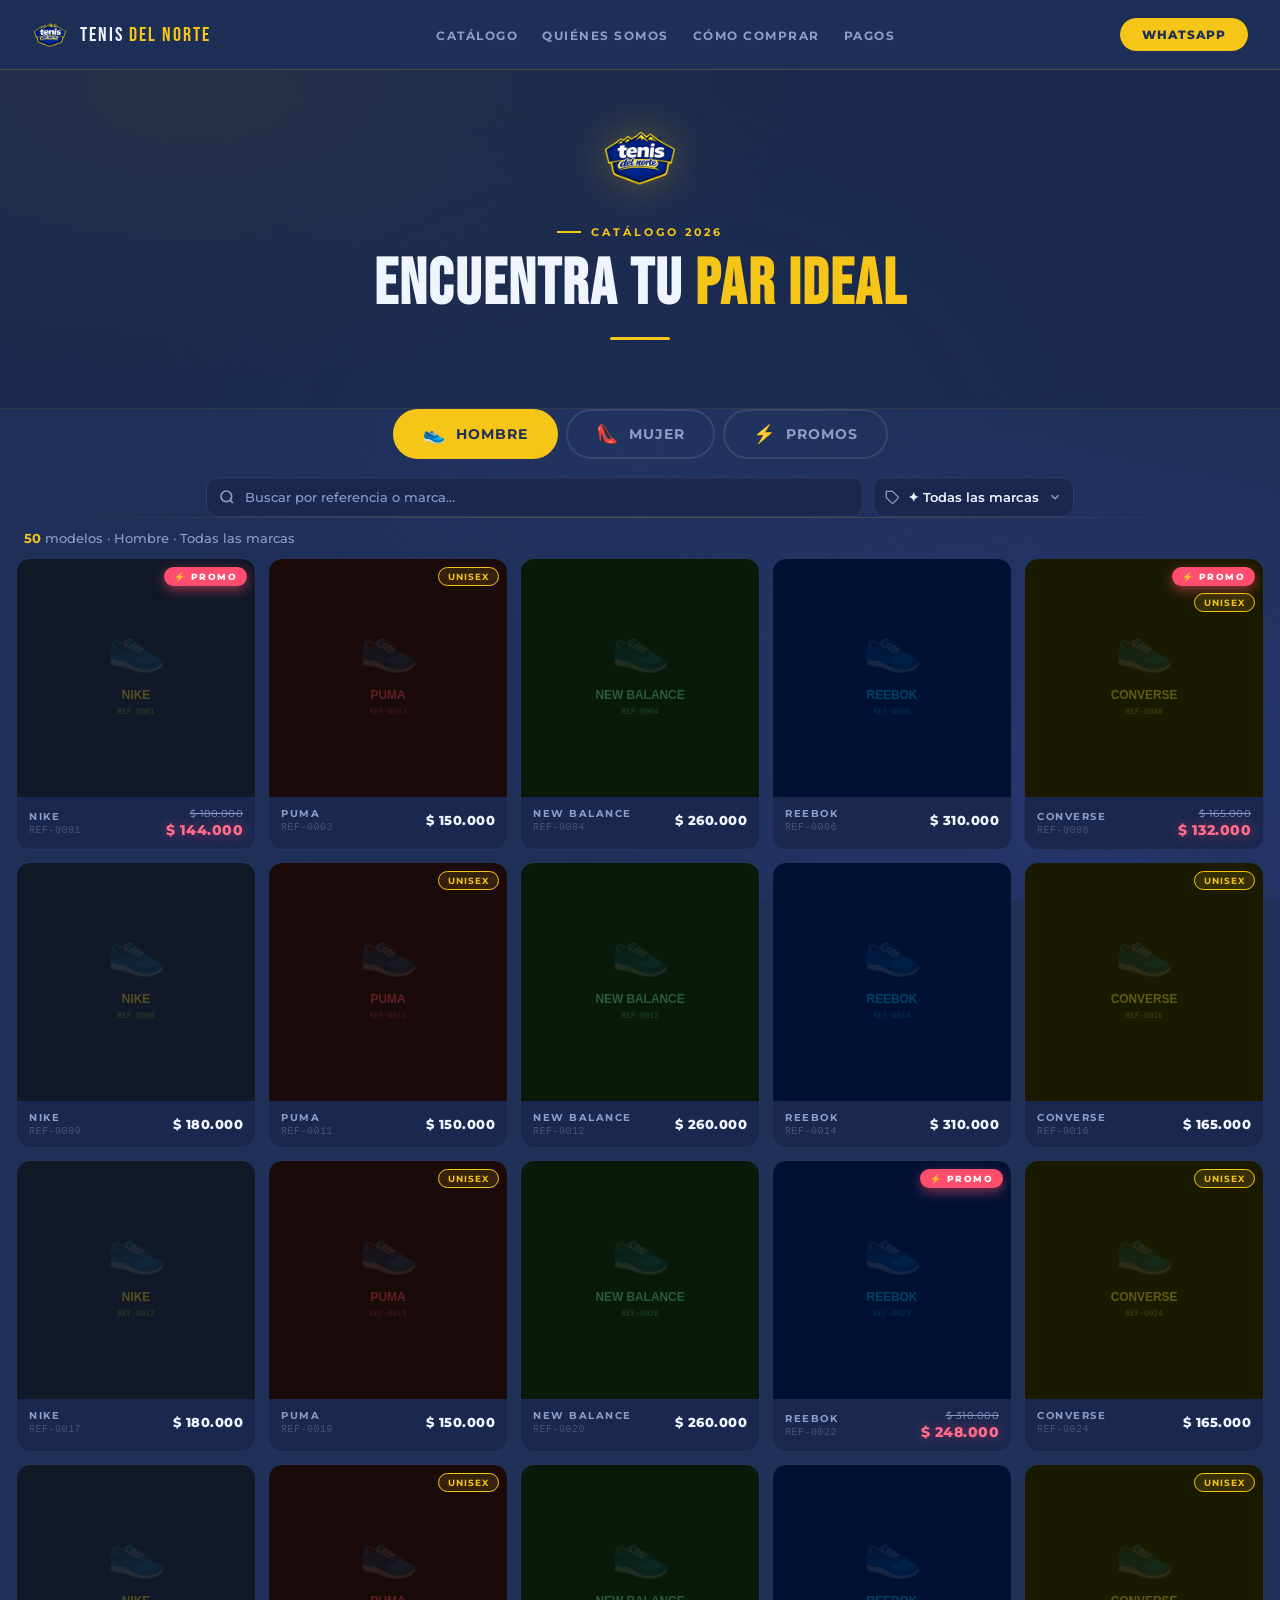
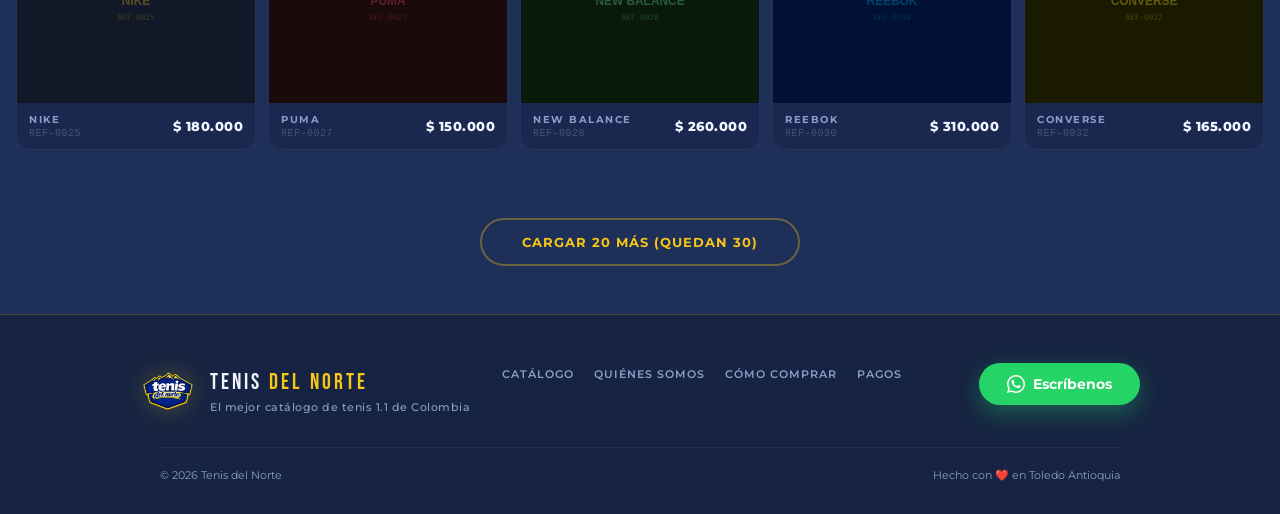
==== commit 2427721d: "chore: consolidate code change entries for better organization" ====
--- a/Tenis_del_norte/index.html
+++ b/Tenis_del_norte/index.html
@@ -5,7 +5,7 @@
   <meta name="viewport" content="width=device-width, initial-scale=1.0"/>
   <meta name="description" content="Catálogo de tenis Tenis del Norte — Hombre, Mujer y Promociones."/>
   <title>Tenis del Norte · Catálogo</title>
-  <link rel="icon" href="/assets/icono.ico">
+  <link rel="icon" href="/assets/favicon.ico">
   <link rel="stylesheet" href="styles/global.css"/>
   <link rel="stylesheet" href="styles/catalogo.css"/>
 </head>
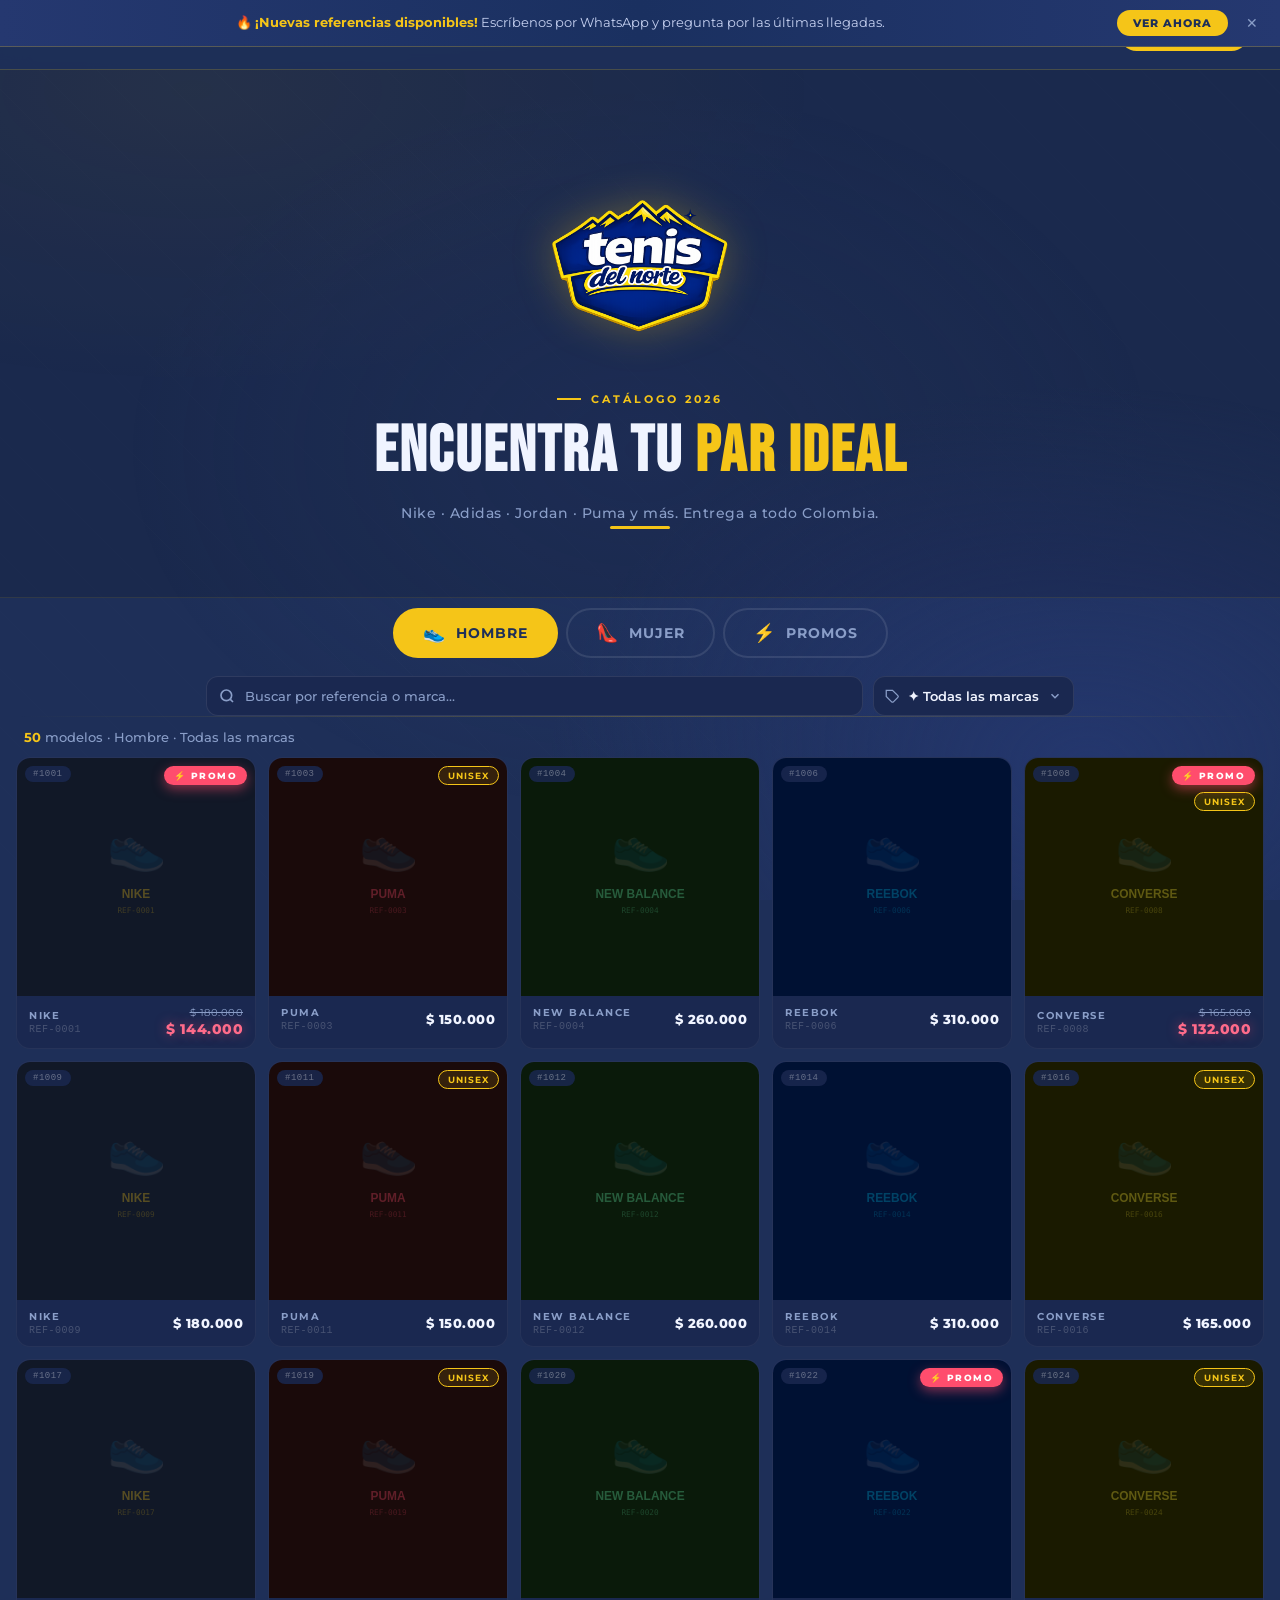
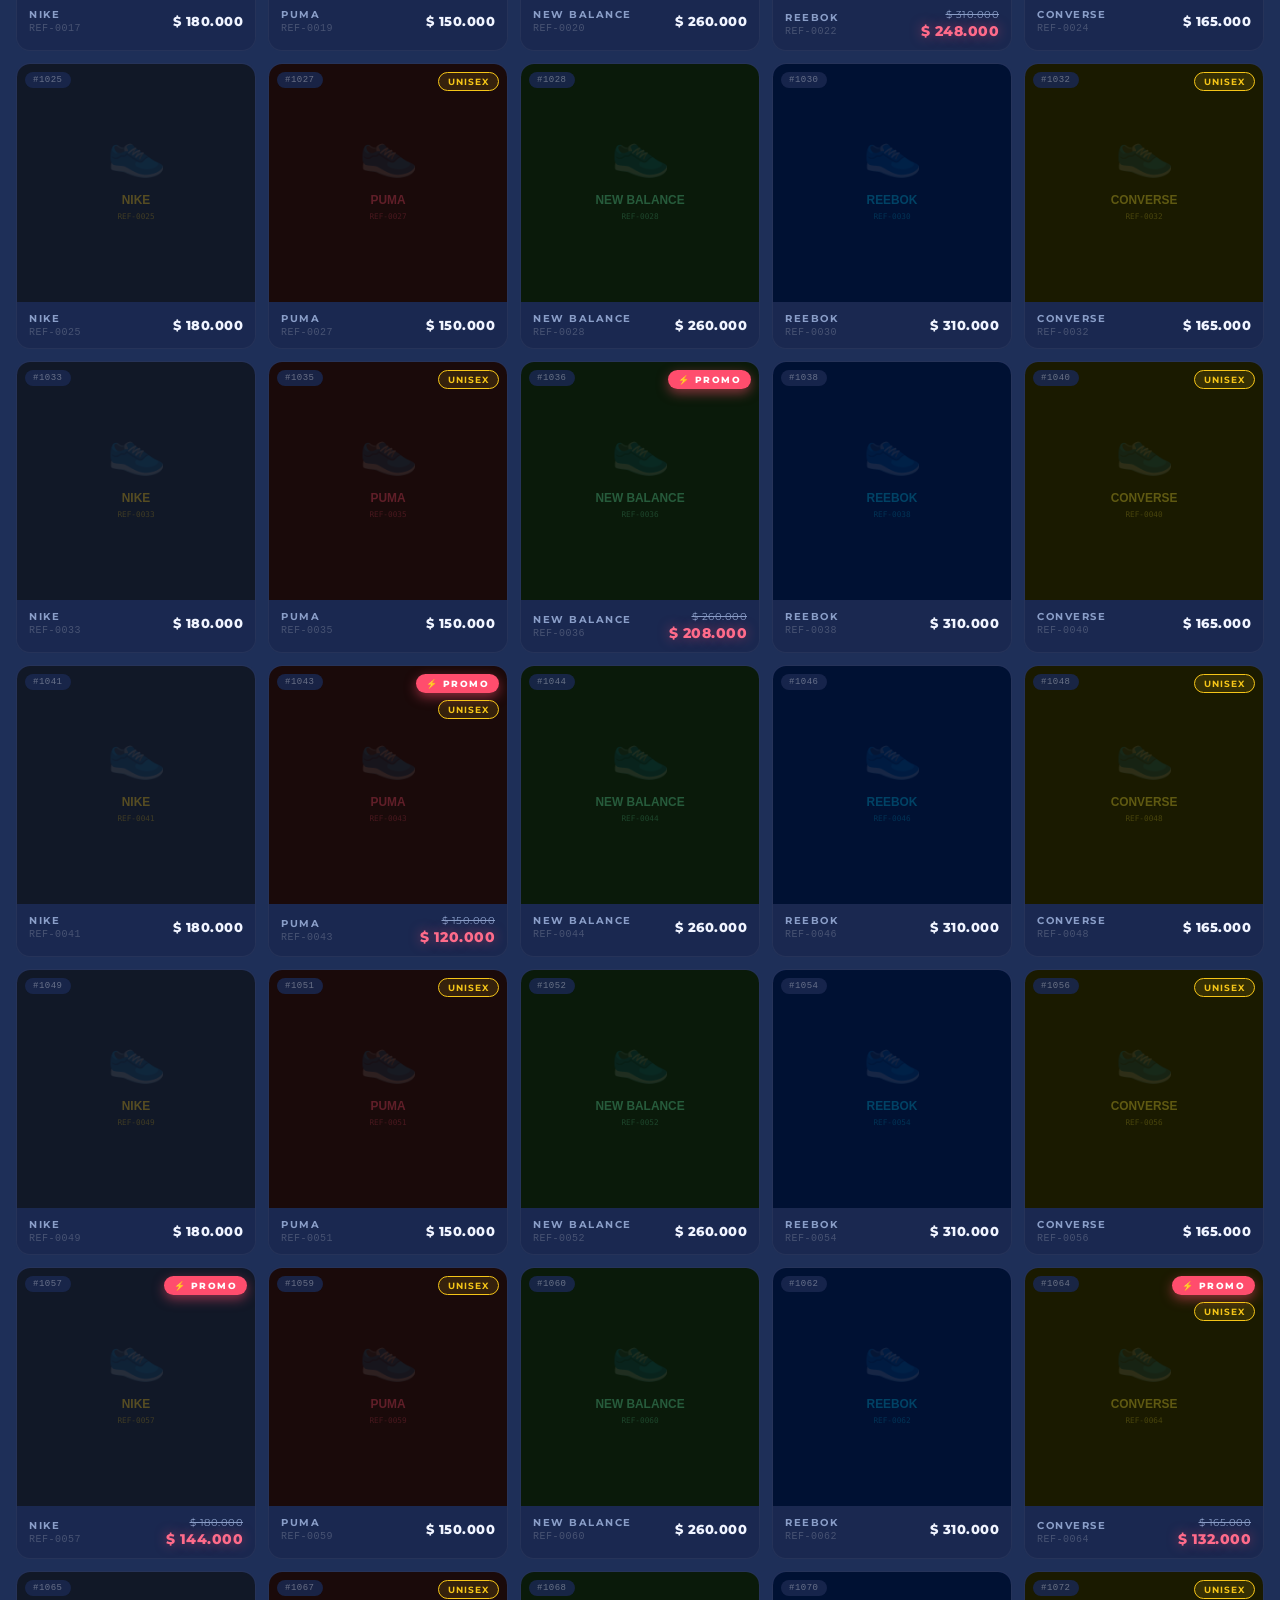
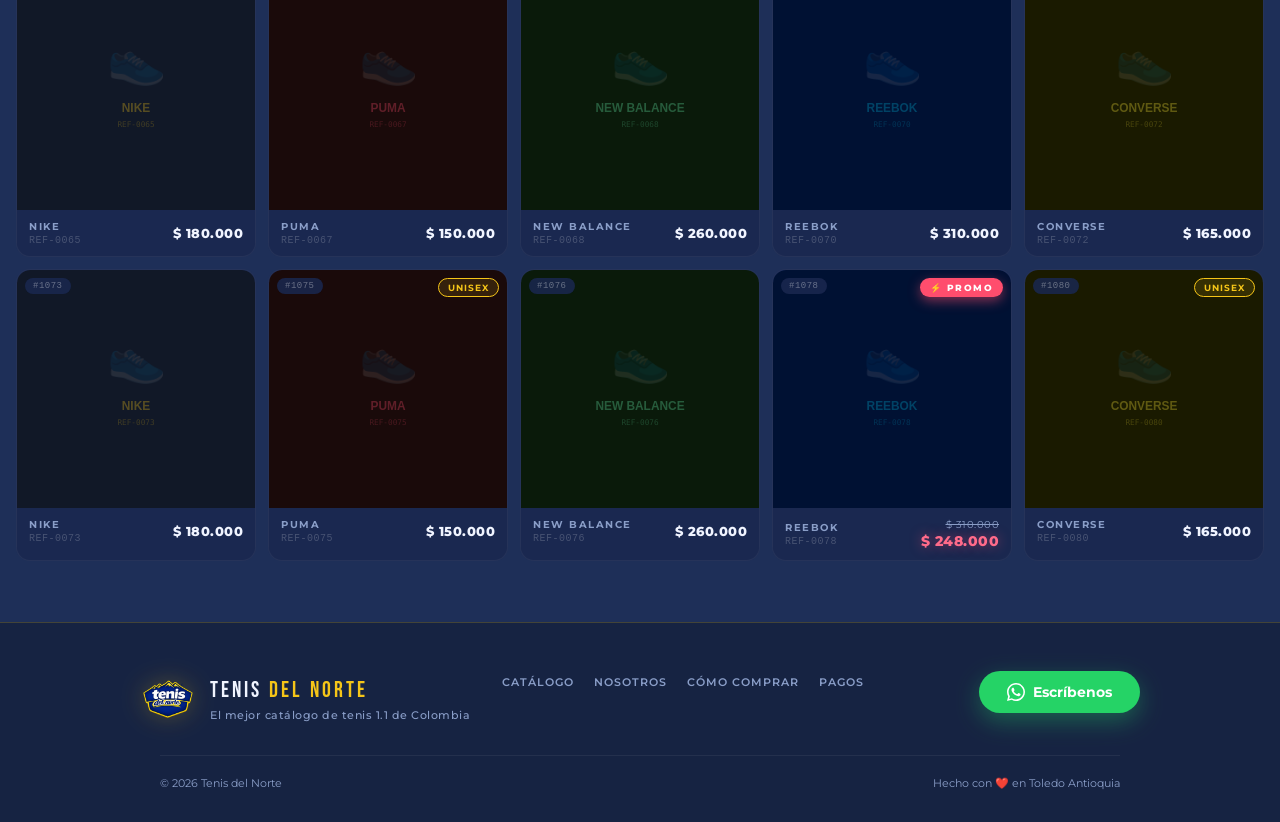
==== commit 2b577939: "feat: enhance catalog and navigation with new features and improved session security" ====
--- a/Tenis_del_norte/index.html
+++ b/Tenis_del_norte/index.html
@@ -3,8 +3,8 @@
 <head>
   <meta charset="UTF-8"/>
   <meta name="viewport" content="width=device-width, initial-scale=1.0"/>
-  <meta name="description" content="Catálogo de tenis Tenis del Norte — Hombre, Mujer y Promociones."/>
-  <title>Tenis del Norte · Catálogo</title>
+  <meta name="description" content="Tenis del Norte — Tu tienda de tenis Nike, Adidas, Jordan, Puma y más. Envíos a todo Colombia."/>
+  <title>Tenis del Norte · Tienda de Tenis</title>
   <link rel="icon" href="/assets/favicon.ico">
   <link rel="stylesheet" href="styles/global.css"/>
   <link rel="stylesheet" href="styles/catalogo.css"/>
@@ -21,6 +21,7 @@
          onerror="this.style.display='none'"/>
     <div class="section-label">Catálogo 2026</div>
     <h1 class="section-title">ENCUENTRA TU <span>PAR IDEAL</span></h1>
+    <p class="catalog-subtitle">Nike · Adidas · Jordan · Puma y más. Entrega a todo Colombia.</p>
     <div class="gold-line"></div>
   </div>
 
@@ -102,8 +103,11 @@
   <!-- ══════════════════════════════════════
        CARGAR MÁS
   ══════════════════════════════════════ -->
+  <!-- Sentinel para infinite scroll — invisible, solo detecta llegada al final -->
+  <div id="infiniteSentinel" style="height:1px;"></div>
+  <!-- Spinner de carga infinita -->
   <div class="load-more-wrap hidden" id="loadMoreWrap">
-    <button class="btn-load-more" id="loadMoreBtn">Cargar más</button>
+    <div class="infinite-spinner"><div class="spinner"></div></div>
   </div>
 
   <!-- ══════════════════════════════════════
--- a/Tenis_del_norte/styles/global.css
+++ b/Tenis_del_norte/styles/global.css
@@ -397,4 +397,77 @@
 @keyframes bounce {
   0%, 100% { transform: translateX(-50%) translateY(0); }
   50%       { transform: translateX(-50%) translateY(8px); }
+}
+
+/* ══════════════════════════════════════════════════
+   BARRA DE ANUNCIO — aparece encima del nav
+══════════════════════════════════════════════════ */
+#announceBar {
+  position: sticky; top: 0; z-index: 200;
+  display: flex; align-items: center; justify-content: center;
+  gap: 12px; flex-wrap: wrap;
+  padding: 10px 16px;
+  background: linear-gradient(90deg, var(--navy-mid) 0%, #1a3060 50%, var(--navy-mid) 100%);
+  border-bottom: 1px solid rgba(245,197,24,0.25);
+  transition: transform 0.3s ease;
+}
+.announce-msg {
+  font-size: 13px; color: var(--off-white);
+  text-align: center; line-height: 1.5;
+  flex: 1; min-width: 200px;
+}
+.announce-msg strong { color: var(--gold); }
+
+.announce-cta {
+  background: var(--gold); color: var(--navy);
+  font-family: var(--font-b); font-size: 11px; font-weight: 800;
+  letter-spacing: 1px; text-transform: uppercase; text-decoration: none;
+  padding: 6px 16px; border-radius: 100px; flex-shrink: 0;
+  transition: all 0.2s;
+  white-space: nowrap;
+}
+.announce-cta:hover { background: var(--gold-light); transform: scale(1.03); }
+
+.announce-close {
+  background: none; border: none; cursor: pointer;
+  color: var(--muted); font-size: 14px; padding: 4px 6px;
+  flex-shrink: 0; line-height: 1; border-radius: 4px;
+  transition: color 0.2s;
+}
+.announce-close:hover { color: var(--white); }
+
+@media (max-width: 480px) {
+  #announceBar { gap: 8px; padding: 8px 12px; }
+  .announce-msg { font-size: 12px; }
+}
+
+/* ══════════════════════════════════════════════════
+   BOTÓN WHATSAPP FLOTANTE — solo móvil
+══════════════════════════════════════════════════ */
+#waFloat {
+  display: none;                         /* oculto en desktop */
+  position: fixed; bottom: 24px; right: 20px;
+  z-index: 150;
+  width: 56px; height: 56px; border-radius: 50%;
+  background: var(--green);
+  align-items: center; justify-content: center;
+  box-shadow: 0 6px 24px rgba(37,211,102,0.5);
+  transition: transform 0.2s, box-shadow 0.2s;
+  animation: fadeUp 0.4s 0.5s ease both;
+}
+#waFloat svg {
+  width: 28px; height: 28px; fill: #fff;
+}
+#waFloat:hover {
+  transform: scale(1.1);
+  box-shadow: 0 10px 32px rgba(37,211,102,0.6);
+}
+
+@media (max-width: 900px) {
+  #waFloat { display: flex; }
+}
+
+/* ── Infinite scroll spinner ─────────────────────── */
+.infinite-spinner {
+  display: flex; justify-content: center; padding: 24px;
 }
--- a/Tenis_del_norte/styles/catalogo.css
+++ b/Tenis_del_norte/styles/catalogo.css
@@ -16,7 +16,7 @@
 
 /* Logo en el header del catálogo */
 .catalog-logo {
-  width: 80px; height: 80px;
+  width: 200px; height: 200px;
   object-fit: contain; display: block;
   margin: 0 auto 20px;
   filter: drop-shadow(0 0 20px rgba(245,197,24,0.3));
@@ -36,6 +36,7 @@
   display: flex; justify-content: center; gap: 8px;
   padding: 0 24px 0; flex-wrap: wrap;
   position: relative; z-index: 1;
+  margin-top: 10px;
 }
 
 .main-tab {
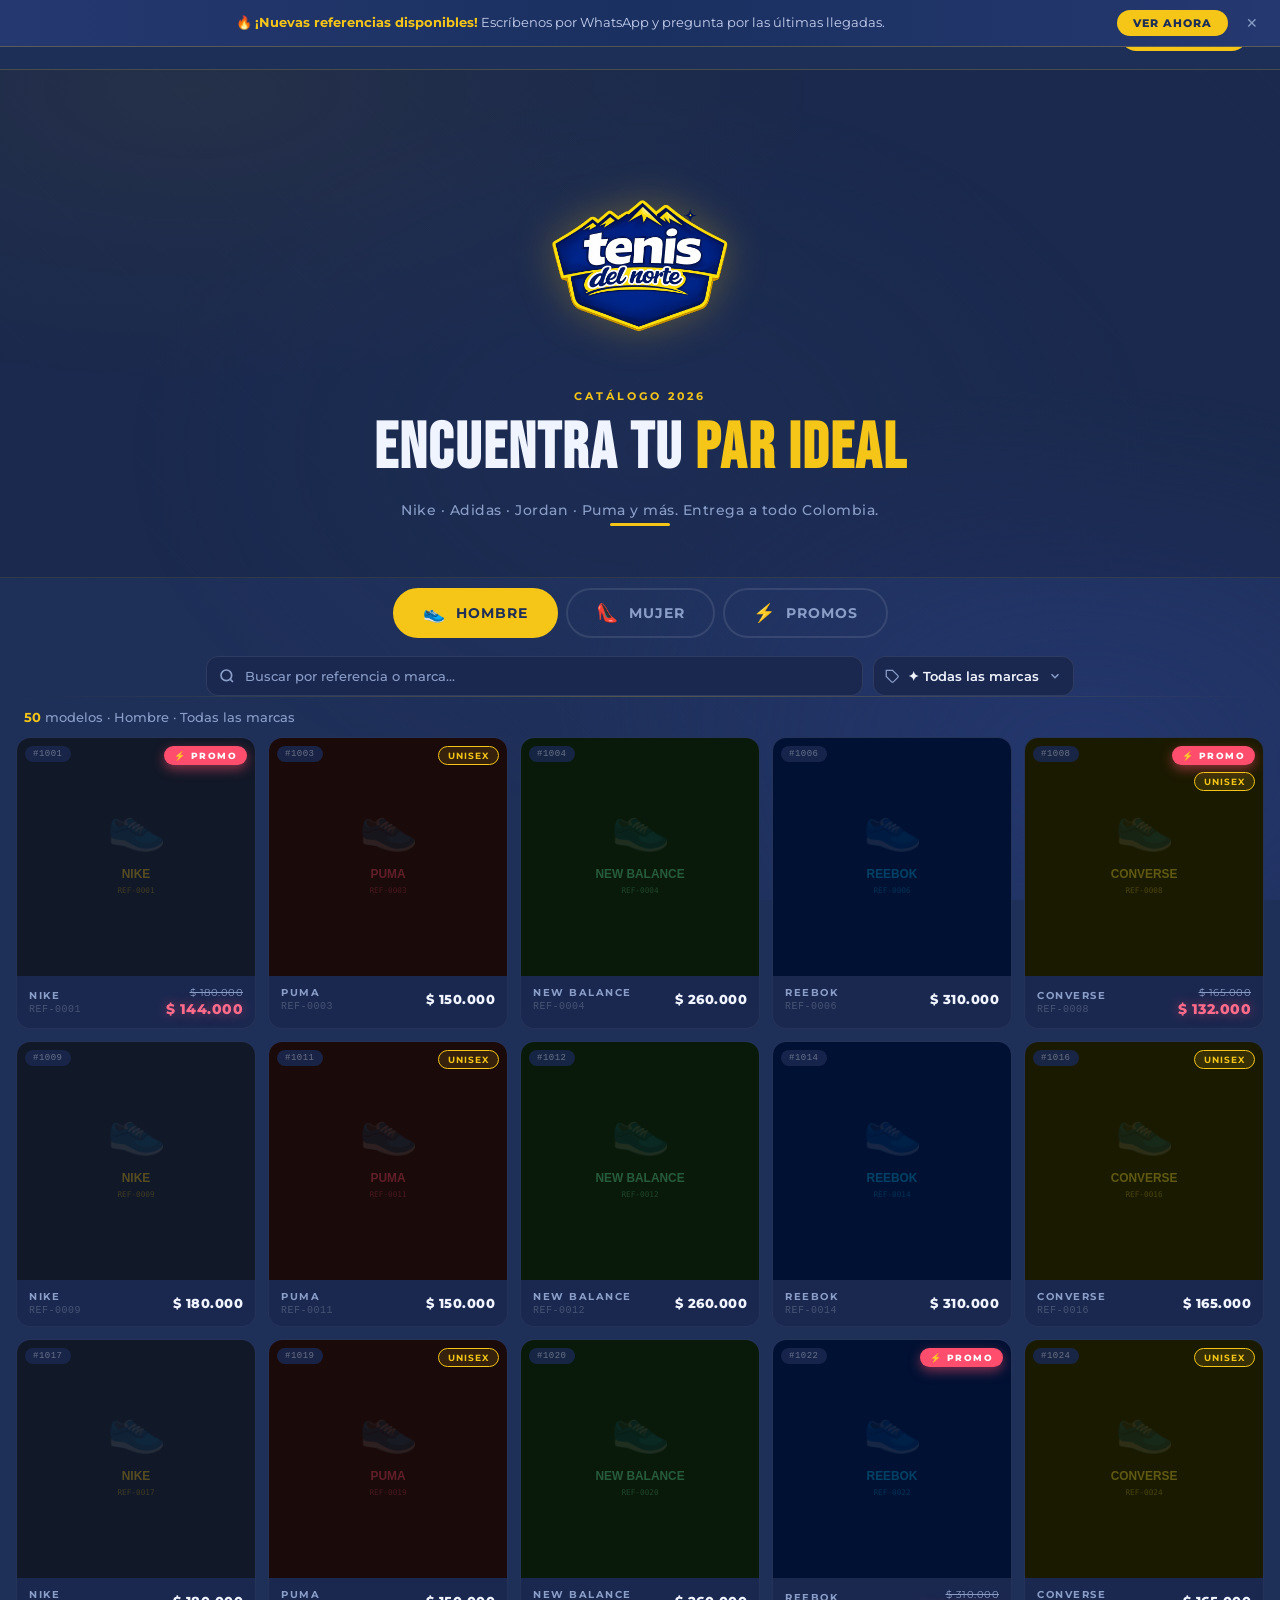
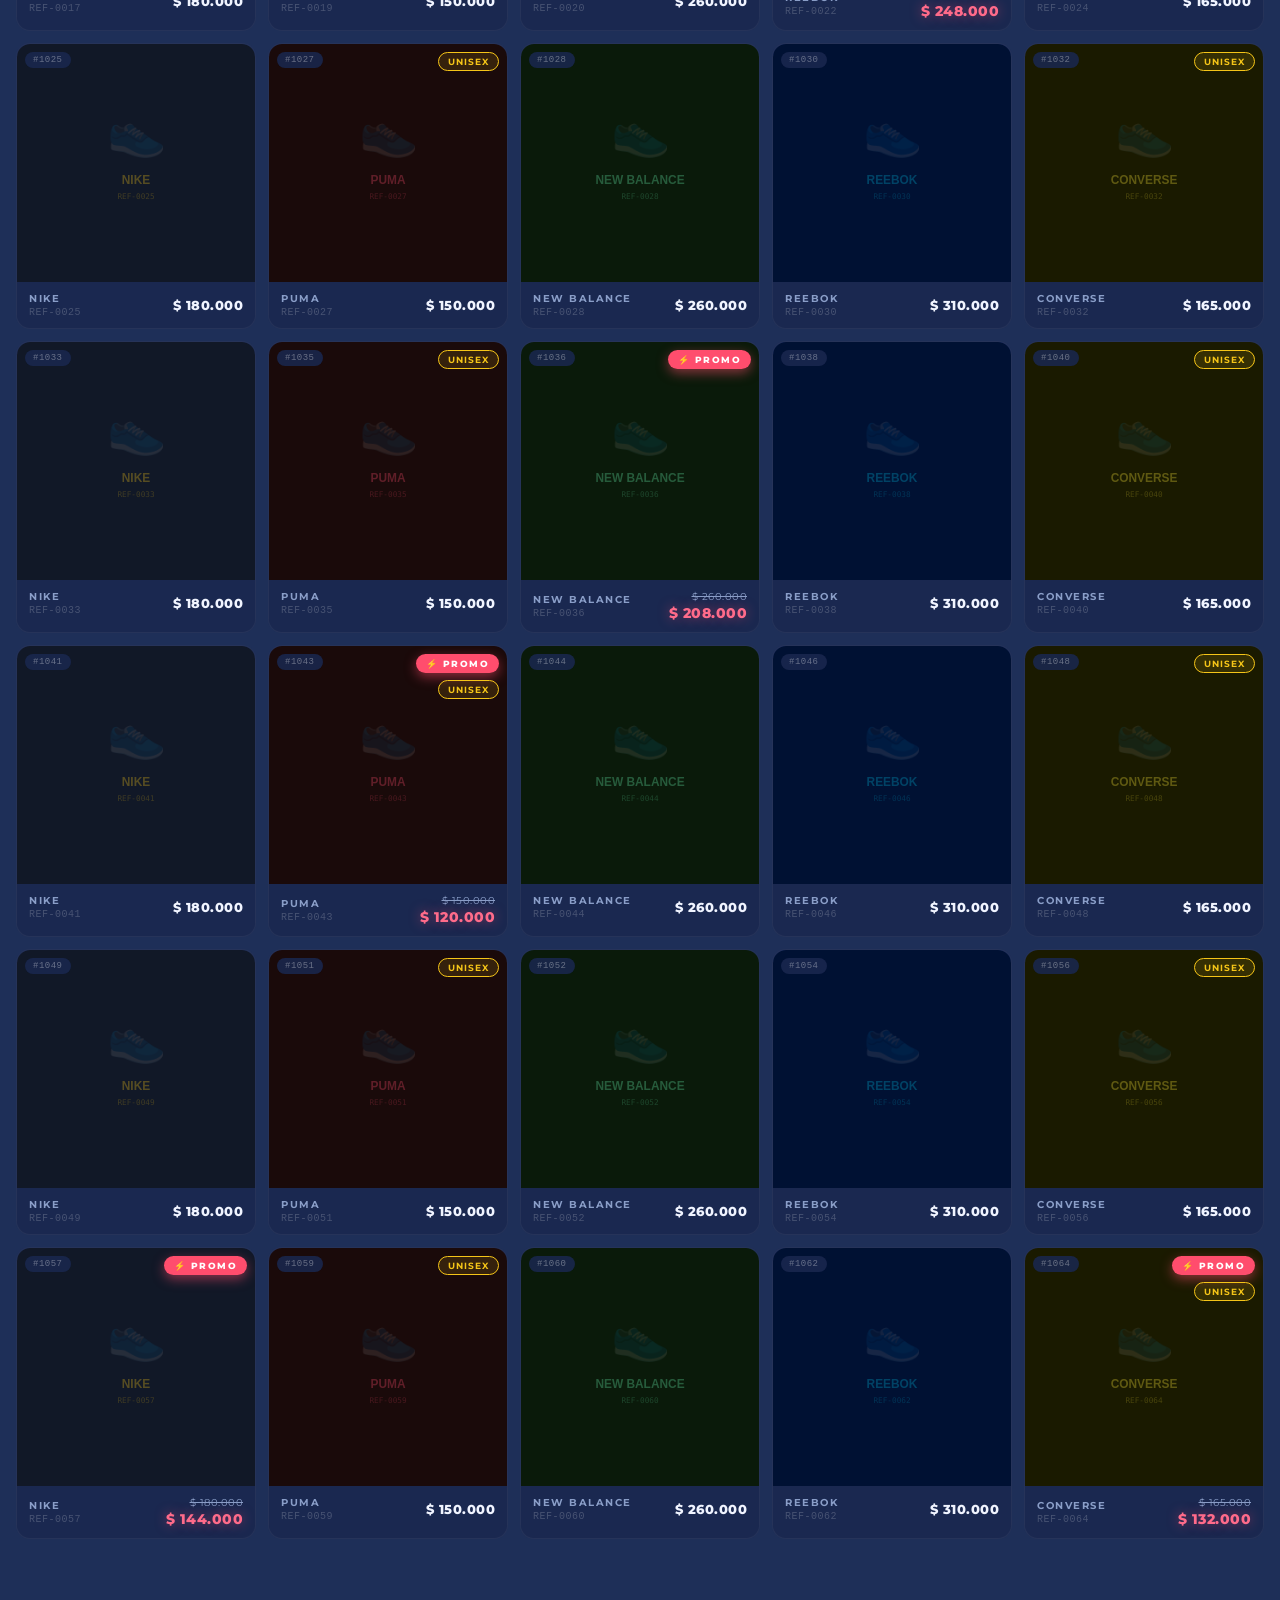
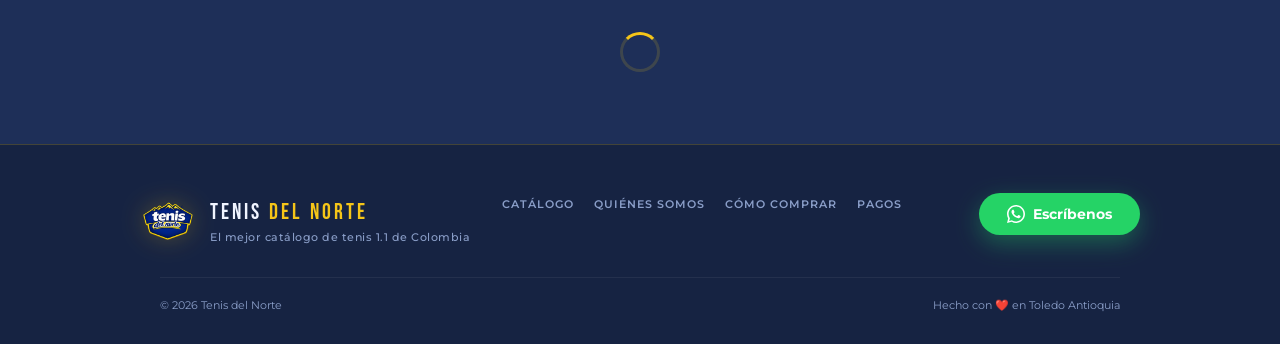
==== commit 35d3fefb: "feat: implement session management and security enhancements in admin panel" ====
--- a/Tenis_del_norte/index.html
+++ b/Tenis_del_norte/index.html
@@ -5,7 +5,7 @@
   <meta name="viewport" content="width=device-width, initial-scale=1.0"/>
   <meta name="description" content="Tenis del Norte — Tu tienda de tenis Nike, Adidas, Jordan, Puma y más. Envíos a todo Colombia."/>
   <title>Tenis del Norte · Tienda de Tenis</title>
-  <link rel="icon" href="/assets/favicon.ico">
+  <link rel="icon" href="assets/favicon.ico">
   <link rel="stylesheet" href="styles/global.css"/>
   <link rel="stylesheet" href="styles/catalogo.css"/>
 </head>
@@ -136,7 +136,7 @@
           <path d="M17.472 14.382c-.297-.149-1.758-.867-2.03-.967-.273-.099-.471-.148-.67.15-.197.297-.767.966-.94 1.164-.173.199-.347.223-.644.075-.297-.15-1.255-.463-2.39-1.475-.883-.788-1.48-1.761-1.653-2.059-.173-.297-.018-.458.13-.606.134-.133.298-.347.446-.52.149-.174.198-.298.298-.497.099-.198.05-.371-.025-.52-.075-.149-.669-1.612-.916-2.207-.242-.579-.487-.5-.669-.51-.173-.008-.371-.01-.57-.01-.198 0-.52.074-.792.372-.272.297-1.04 1.016-1.04 2.479 0 1.462 1.065 2.875 1.213 3.074.149.198 2.096 3.2 5.077 4.487.709.306 1.262.489 1.694.625.712.227 1.36.195 1.871.118.571-.085 1.758-.719 2.006-1.413.248-.694.248-1.289.173-1.413-.074-.124-.272-.198-.57-.347z"/>
           <path d="M12 0C5.373 0 0 5.373 0 12c0 2.123.554 4.116 1.523 5.847L.057 23.882l6.197-1.624A11.945 11.945 0 0 0 12 24c6.627 0 12-5.373 12-12S18.627 0 12 0zm0 21.894a9.877 9.877 0 0 1-5.034-1.378l-.361-.214-3.735.979 1.004-3.642-.235-.374A9.855 9.855 0 0 1 2.106 12C2.106 6.53 6.53 2.106 12 2.106c5.469 0 9.894 4.424 9.894 9.894 0 5.469-4.425 9.894-9.894 9.894z"/>
         </svg>
-        Lo quiero para mí🤩
+        Lo quiero por WhatsApp
       </a>
     </div>
   </div>
@@ -144,4 +144,4 @@
   <script src="js/nav.js"></script>
   <script src="js/catalogo.js"></script>
 </body>
-</html>+</html>
--- a/Tenis_del_norte/styles/global.css
+++ b/Tenis_del_norte/styles/global.css
@@ -280,7 +280,7 @@
   color: var(--gold); font-size: 11px; font-weight: 700;
   letter-spacing: 3px; text-transform: uppercase; margin-bottom: 14px;
 }
-.section-label::before { content: ''; width: 24px; height: 2px; background: var(--gold); }
+
 
 .section-title {
   font-family: var(--font-d);
@@ -291,7 +291,7 @@
 
 .gold-line {
   width: 60px; height: 3px; background: var(--gold);
-  border-radius: 2px; margin: 0 auto 32px;
+  border-radius: 2px; margin: 0 auto 15px;
 }
 
 .gold-divider {
@@ -470,4 +470,4 @@
 /* ── Infinite scroll spinner ─────────────────────── */
 .infinite-spinner {
   display: flex; justify-content: center; padding: 24px;
-}+}
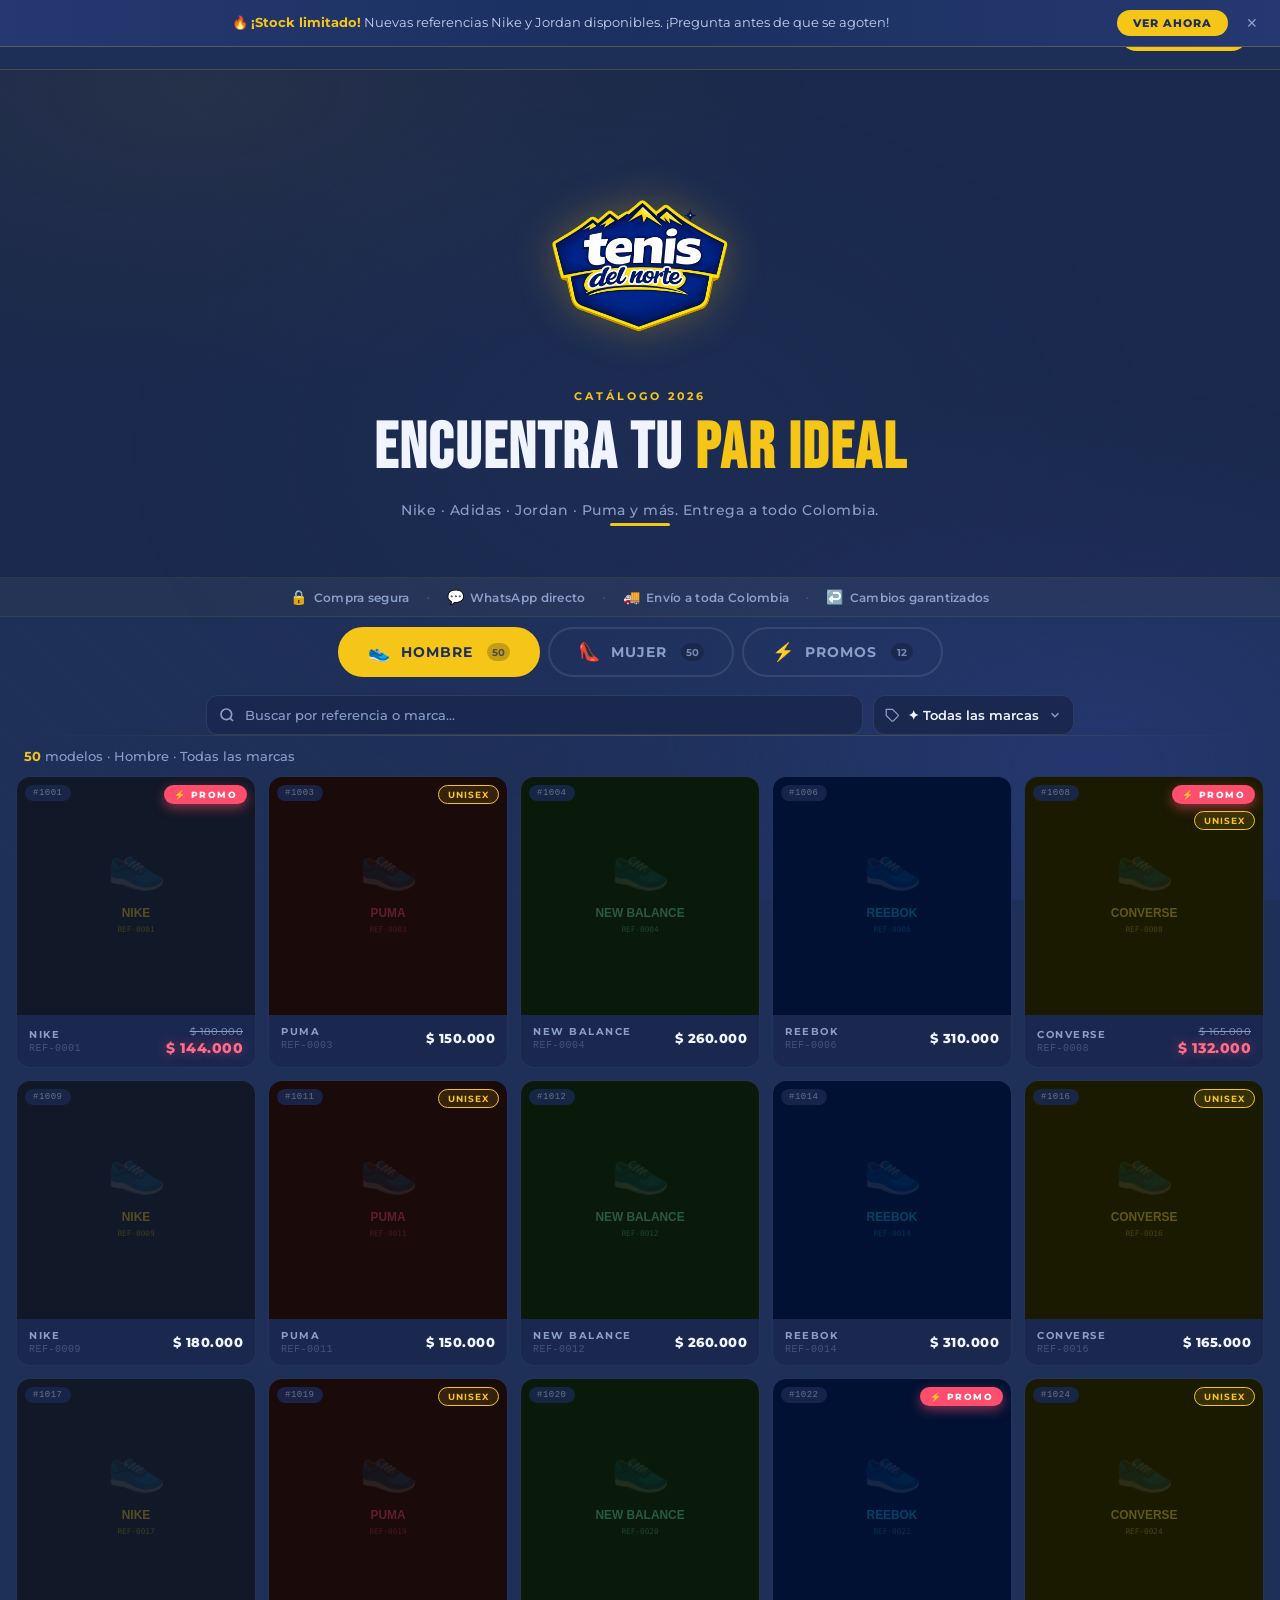
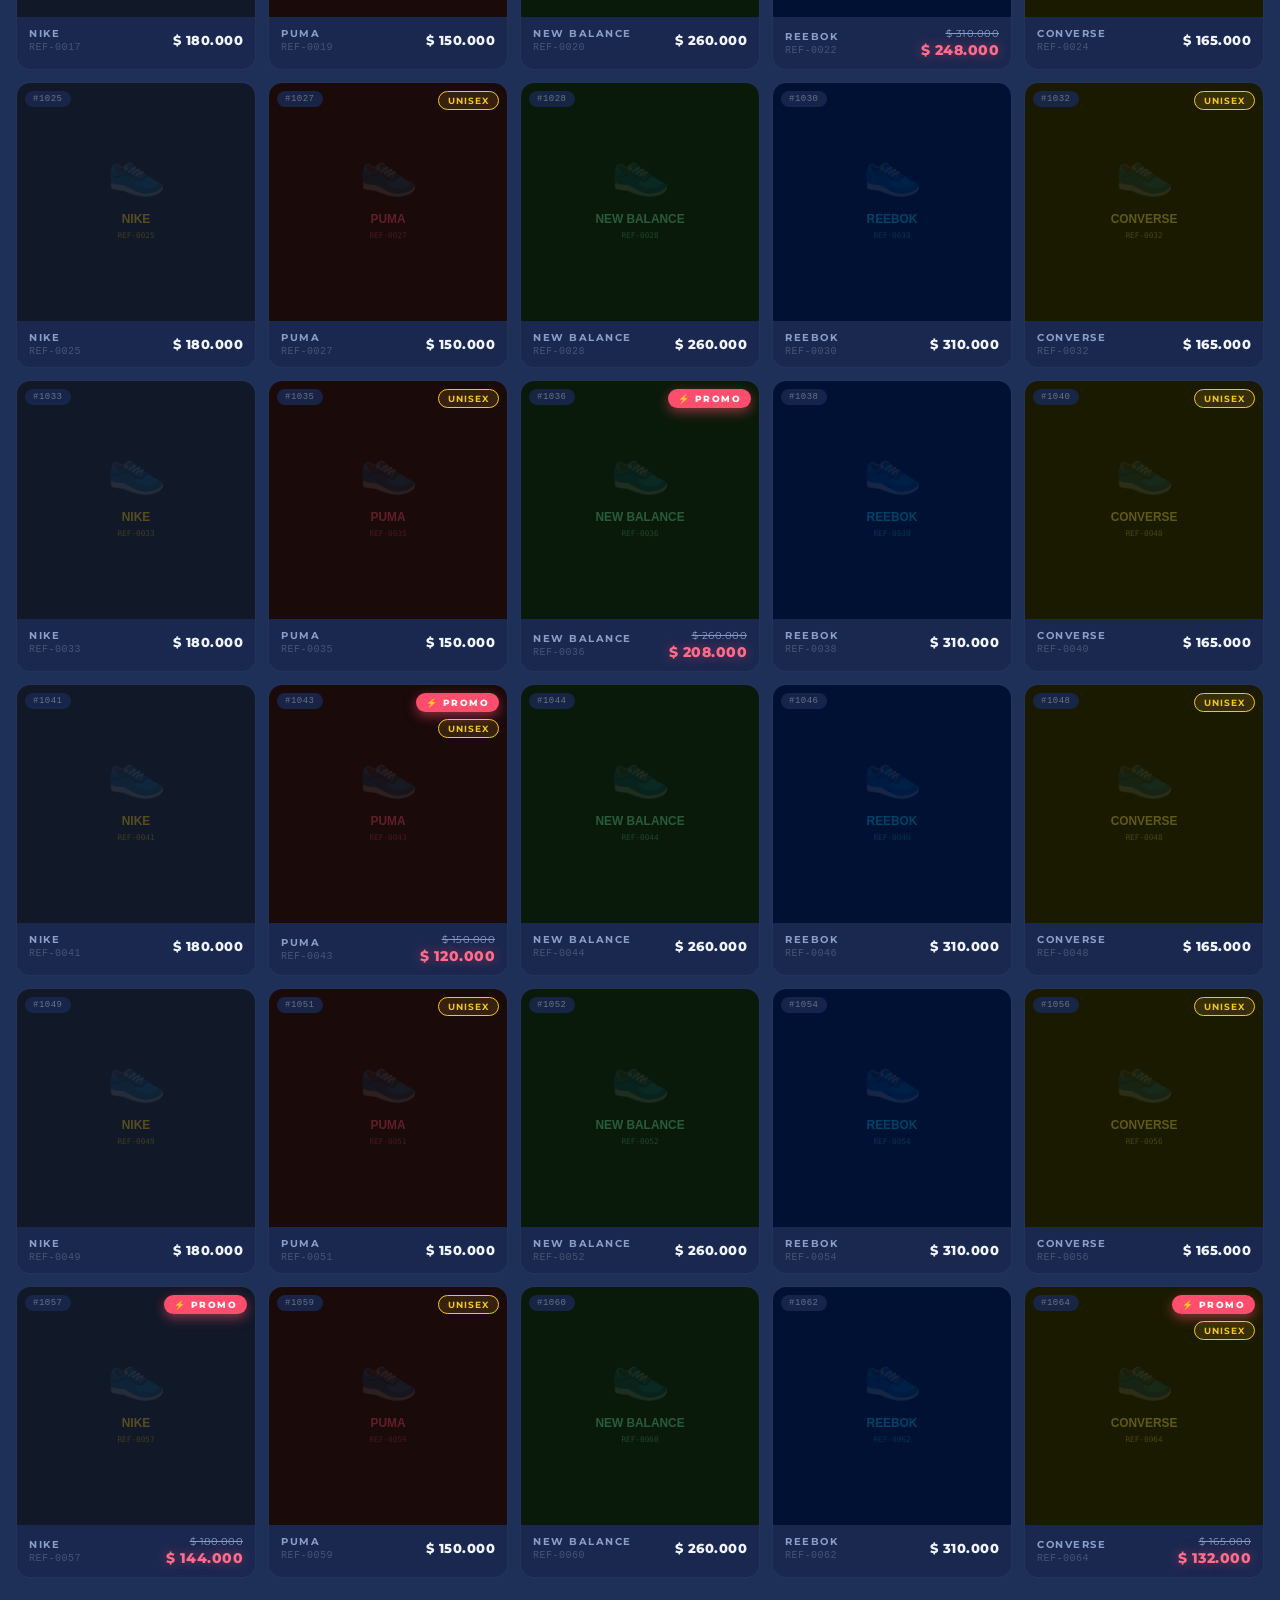
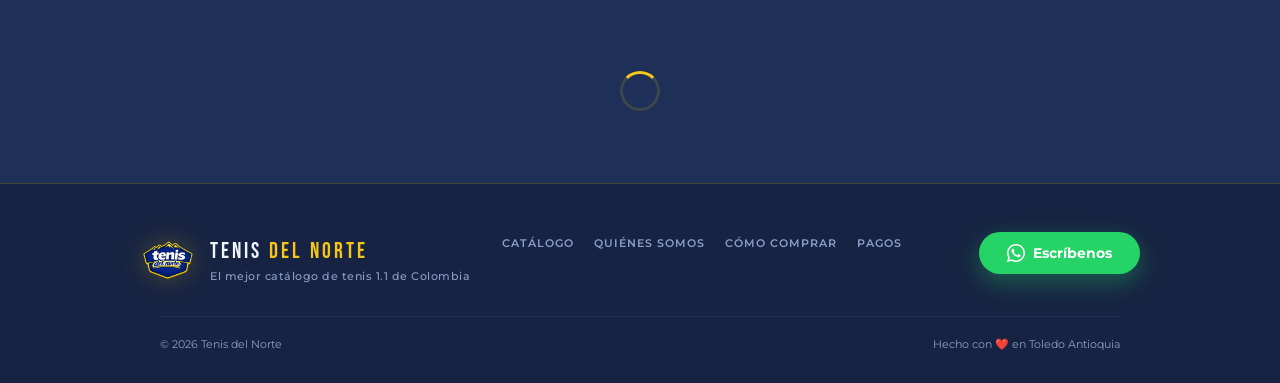
==== commit d435f4b9: "feat: enhance website SEO and user experience with updated metadata, trust signals, and loading indi" ====
--- a/Tenis_del_norte/index.html
+++ b/Tenis_del_norte/index.html
@@ -3,9 +3,34 @@
 <head>
   <meta charset="UTF-8"/>
   <meta name="viewport" content="width=device-width, initial-scale=1.0"/>
-  <meta name="description" content="Tenis del Norte — Tu tienda de tenis Nike, Adidas, Jordan, Puma y más. Envíos a todo Colombia."/>
-  <title>Tenis del Norte · Tienda de Tenis</title>
-  <link rel="icon" href="assets/favicon.ico">
+  <meta name="description" content="Catálogo de tenis Nike, Adidas, Jordan, Puma, New Balance y más. Hombre, mujer y unisex. Envíos al norte de Antioquia, Medellín y toda Colombia. Compra segura por WhatsApp."/>
+  <meta name="keywords" content="catálogo tenis Colombia, comprar Nike Adidas Jordan online, tenis hombre mujer Colombia, zapatillas deportivas norte Antioquia, tenis baratos Medellín"/>
+  <meta name="robots" content="index, follow"/>
+  <meta name="author" content="Tenis del Norte"/>
+  <title>Catálogo Tenis del Norte 2026 · Nike, Adidas, Jordan, Puma y más</title>
+  <link rel="canonical" href="https://tenisdelnorte.com/"/>
+  <link rel="icon" href="assets/favicon.ico"/>
+  <link rel="apple-touch-icon" href="assets/favicon.ico"/>
+
+  <!-- Open Graph -->
+  <meta property="og:type" content="website"/>
+  <meta property="og:url" content="https://tenisdelnorte.com/"/>
+  <meta property="og:title" content="Tenis del Norte — Catálogo 2026 | Nike, Adidas, Jordan"/>
+  <meta property="og:description" content="Explora más de 1.000 referencias de tenis para hombre y mujer. Envíos a toda Colombia. Compra por WhatsApp."/>
+  <meta property="og:image" content="https://tenisdelnorte.com/assets/logo.png"/>
+  <meta property="og:locale" content="es_CO"/>
+  <meta property="og:site_name" content="Tenis del Norte"/>
+
+  <!-- Twitter Card -->
+  <meta name="twitter:card" content="summary_large_image"/>
+  <meta name="twitter:title" content="Tenis del Norte · Catálogo 2026"/>
+  <meta name="twitter:description" content="Nike, Adidas, Jordan, Puma y más. Envíos Colombia. WhatsApp directo."/>
+  <meta name="twitter:image" content="https://tenisdelnorte.com/assets/logo.png"/>
+
+  <!-- Performance -->
+  <link rel="preconnect" href="https://fonts.googleapis.com"/>
+  <link rel="preconnect" href="https://fonts.gstatic.com" crossorigin/>
+
   <link rel="stylesheet" href="styles/global.css"/>
   <link rel="stylesheet" href="styles/catalogo.css"/>
 </head>
@@ -26,17 +51,33 @@
   </div>
 
   <!-- ══════════════════════════════════════
+       SEÑALES DE CONFIANZA
+  ══════════════════════════════════════ -->
+  <div class="catalog-trust-strip">
+    <span class="catalog-trust-item"><span>🔒</span> Compra segura</span>
+    <span class="catalog-trust-sep">·</span>
+    <span class="catalog-trust-item"><span>💬</span> WhatsApp directo</span>
+    <span class="catalog-trust-sep">·</span>
+    <span class="catalog-trust-item"><span>🚚</span> Envío a toda Colombia</span>
+    <span class="catalog-trust-sep">·</span>
+    <span class="catalog-trust-item"><span>↩️</span> Cambios garantizados</span>
+  </div>
+
+  <!-- ══════════════════════════════════════
        TABS: Hombre / Mujer / Promos
   ══════════════════════════════════════ -->
   <div class="main-tabs">
     <button class="main-tab active" data-cat="hombre">
       <span class="tab-icon">👟</span><span>Hombre</span>
+      <span class="tab-count" id="tabCountHombre"></span>
     </button>
     <button class="main-tab" data-cat="mujer">
       <span class="tab-icon">👠</span><span>Mujer</span>
+      <span class="tab-count" id="tabCountMujer"></span>
     </button>
     <button class="main-tab tab-promo" data-cat="promo">
       <span class="tab-icon">⚡</span><span>Promos</span>
+      <span class="tab-count" id="tabCountPromo"></span>
     </button>
   </div>
 
@@ -131,13 +172,22 @@
         <div id="lbPrice"></div>
         <div class="lb-badges" id="lbBadges"></div>
       </div>
-      <a class="lb-wa-btn" id="lbWaBtn" href="#" target="_blank" rel="noopener">
-        <svg viewBox="0 0 24 24">
-          <path d="M17.472 14.382c-.297-.149-1.758-.867-2.03-.967-.273-.099-.471-.148-.67.15-.197.297-.767.966-.94 1.164-.173.199-.347.223-.644.075-.297-.15-1.255-.463-2.39-1.475-.883-.788-1.48-1.761-1.653-2.059-.173-.297-.018-.458.13-.606.134-.133.298-.347.446-.52.149-.174.198-.298.298-.497.099-.198.05-.371-.025-.52-.075-.149-.669-1.612-.916-2.207-.242-.579-.487-.5-.669-.51-.173-.008-.371-.01-.57-.01-.198 0-.52.074-.792.372-.272.297-1.04 1.016-1.04 2.479 0 1.462 1.065 2.875 1.213 3.074.149.198 2.096 3.2 5.077 4.487.709.306 1.262.489 1.694.625.712.227 1.36.195 1.871.118.571-.085 1.758-.719 2.006-1.413.248-.694.248-1.289.173-1.413-.074-.124-.272-.198-.57-.347z"/>
-          <path d="M12 0C5.373 0 0 5.373 0 12c0 2.123.554 4.116 1.523 5.847L.057 23.882l6.197-1.624A11.945 11.945 0 0 0 12 24c6.627 0 12-5.373 12-12S18.627 0 12 0zm0 21.894a9.877 9.877 0 0 1-5.034-1.378l-.361-.214-3.735.979 1.004-3.642-.235-.374A9.855 9.855 0 0 1 2.106 12C2.106 6.53 6.53 2.106 12 2.106c5.469 0 9.894 4.424 9.894 9.894 0 5.469-4.425 9.894-9.894 9.894z"/>
-        </svg>
-        Lo quiero por WhatsApp
-      </a>
+      <div class="lb-actions">
+        <button class="lb-share-btn" id="lbShareBtn" title="Compartir este tenis">
+          <svg viewBox="0 0 24 24" fill="none" stroke="currentColor" stroke-width="2.5">
+            <circle cx="18" cy="5" r="3"/><circle cx="6" cy="12" r="3"/><circle cx="18" cy="19" r="3"/>
+            <line x1="8.59" y1="13.51" x2="15.42" y2="17.49"/><line x1="15.41" y1="6.51" x2="8.59" y2="10.49"/>
+          </svg>
+          <span>Compartir</span>
+        </button>
+        <a class="lb-wa-btn" id="lbWaBtn" href="#" target="_blank" rel="noopener">
+          <svg viewBox="0 0 24 24">
+            <path d="M17.472 14.382c-.297-.149-1.758-.867-2.03-.967-.273-.099-.471-.148-.67.15-.197.297-.767.966-.94 1.164-.173.199-.347.223-.644.075-.297-.15-1.255-.463-2.39-1.475-.883-.788-1.48-1.761-1.653-2.059-.173-.297-.018-.458.13-.606.134-.133.298-.347.446-.52.149-.174.198-.298.298-.497.099-.198.05-.371-.025-.52-.075-.149-.669-1.612-.916-2.207-.242-.579-.487-.5-.669-.51-.173-.008-.371-.01-.57-.01-.198 0-.52.074-.792.372-.272.297-1.04 1.016-1.04 2.479 0 1.462 1.065 2.875 1.213 3.074.149.198 2.096 3.2 5.077 4.487.709.306 1.262.489 1.694.625.712.227 1.36.195 1.871.118.571-.085 1.758-.719 2.006-1.413.248-.694.248-1.289.173-1.413-.074-.124-.272-.198-.57-.347z"/>
+            <path d="M12 0C5.373 0 0 5.373 0 12c0 2.123.554 4.116 1.523 5.847L.057 23.882l6.197-1.624A11.945 11.945 0 0 0 12 24c6.627 0 12-5.373 12-12S18.627 0 12 0zm0 21.894a9.877 9.877 0 0 1-5.034-1.378l-.361-.214-3.735.979 1.004-3.642-.235-.374A9.855 9.855 0 0 1 2.106 12C2.106 6.53 6.53 2.106 12 2.106c5.469 0 9.894 4.424 9.894 9.894 0 5.469-4.425 9.894-9.894 9.894z"/>
+          </svg>
+          Lo quiero por WhatsApp
+        </a>
+      </div>
     </div>
   </div>
 
--- a/Tenis_del_norte/styles/catalogo.css
+++ b/Tenis_del_norte/styles/catalogo.css
@@ -512,4 +512,115 @@
   transform: translateY(-2px);
   box-shadow: 0 8px 24px rgba(245,197,24,0.15);
 }
-.btn-load-more:active { transform: translateY(0); }+.btn-load-more:active { transform: translateY(0); }
+
+/* ══════════════════════════════════════════════════
+   TRUST STRIP — Señales de confianza debajo del header
+══════════════════════════════════════════════════ */
+.catalog-trust-strip {
+  display: flex; align-items: center; justify-content: center;
+  gap: 16px; flex-wrap: wrap;
+  padding: 10px 24px;
+  position: relative; z-index: 1;
+  background: rgba(245, 197, 24, 0.03);
+  border-bottom: 1px solid rgba(245, 197, 24, 0.1);
+}
+.catalog-trust-item {
+  display: inline-flex; align-items: center; gap: 6px;
+  font-size: 12px; color: var(--muted); font-weight: 600; letter-spacing: 0.3px;
+}
+.catalog-trust-item span { font-size: 14px; }
+.catalog-trust-sep { color: rgba(245, 197, 24, 0.25); font-size: 18px; line-height: 1; }
+
+@media (max-width: 480px) {
+  .catalog-trust-sep { display: none; }
+  .catalog-trust-strip { gap: 10px; padding: 8px 16px; }
+  .catalog-trust-item { font-size: 11px; }
+}
+
+/* ══════════════════════════════════════════════════
+   TAB COUNT — Contador de modelos por categoría
+══════════════════════════════════════════════════ */
+.tab-count {
+  display: inline-flex; align-items: center; justify-content: center;
+  min-width: 22px; height: 18px; padding: 0 5px;
+  background: rgba(0, 0, 0, 0.25); border-radius: 100px;
+  font-size: 10px; font-weight: 700; letter-spacing: 0;
+  color: inherit; opacity: 0.8; margin-left: 4px;
+  transition: all 0.25s;
+}
+.main-tab:not(.active) .tab-count { color: var(--muted); }
+.tab-count:empty { display: none; }
+
+/* ══════════════════════════════════════════════════
+   SKELETON LOADING — Reemplaza el spinner inicial
+══════════════════════════════════════════════════ */
+@keyframes shimmer {
+  0%   { background-position: -600px 0; }
+  100% { background-position:  600px 0; }
+}
+
+.card-skeleton {
+  border-radius: var(--radius); overflow: hidden;
+  background: var(--card-bg);
+  border: 1px solid rgba(255, 255, 255, 0.04);
+  animation: fadeUp 0.35s ease both;
+}
+.skeleton-img {
+  width: 100%; aspect-ratio: 1 / 1;
+  background: linear-gradient(90deg,
+    var(--navy-mid) 25%,
+    var(--navy-light) 50%,
+    var(--navy-mid) 75%);
+  background-size: 600px 100%;
+  animation: shimmer 1.5s infinite linear;
+}
+.skeleton-foot {
+  padding: 10px 12px; display: flex; flex-direction: column; gap: 7px;
+}
+.skeleton-line {
+  height: 10px; border-radius: 5px;
+  background: linear-gradient(90deg,
+    var(--navy-mid) 25%,
+    var(--navy-light) 50%,
+    var(--navy-mid) 75%);
+  background-size: 600px 100%;
+  animation: shimmer 1.5s infinite linear;
+}
+.skeleton-line.short { width: 55%; }
+.skeleton-line.price { width: 38%; margin-top: 2px; }
+
+/* ══════════════════════════════════════════════════
+   LIGHTBOX — Acciones (share + WA)
+══════════════════════════════════════════════════ */
+.lb-actions {
+  display: flex; align-items: center; gap: 10px;
+  flex-shrink: 0; flex-wrap: wrap; justify-content: flex-end;
+}
+
+.lb-share-btn {
+  display: flex; align-items: center; gap: 7px;
+  background: rgba(255, 255, 255, 0.06);
+  color: var(--off-white);
+  border: 1px solid rgba(255, 255, 255, 0.12);
+  padding: 12px 18px; border-radius: 100px;
+  font-family: var(--font-b); font-size: 13px; font-weight: 600;
+  cursor: pointer; transition: all 0.2s; white-space: nowrap;
+}
+.lb-share-btn svg { width: 15px; height: 15px; flex-shrink: 0; }
+.lb-share-btn:hover {
+  background: rgba(245, 197, 24, 0.1);
+  border-color: rgba(245, 197, 24, 0.35);
+  color: var(--gold);
+}
+.lb-share-btn.copied {
+  background: rgba(37, 211, 102, 0.12);
+  border-color: rgba(37, 211, 102, 0.3);
+  color: var(--green);
+}
+
+@media (max-width: 500px) {
+  .lb-share-btn span { display: none; }
+  .lb-share-btn { padding: 12px 14px; }
+  .lb-actions { gap: 8px; }
+}
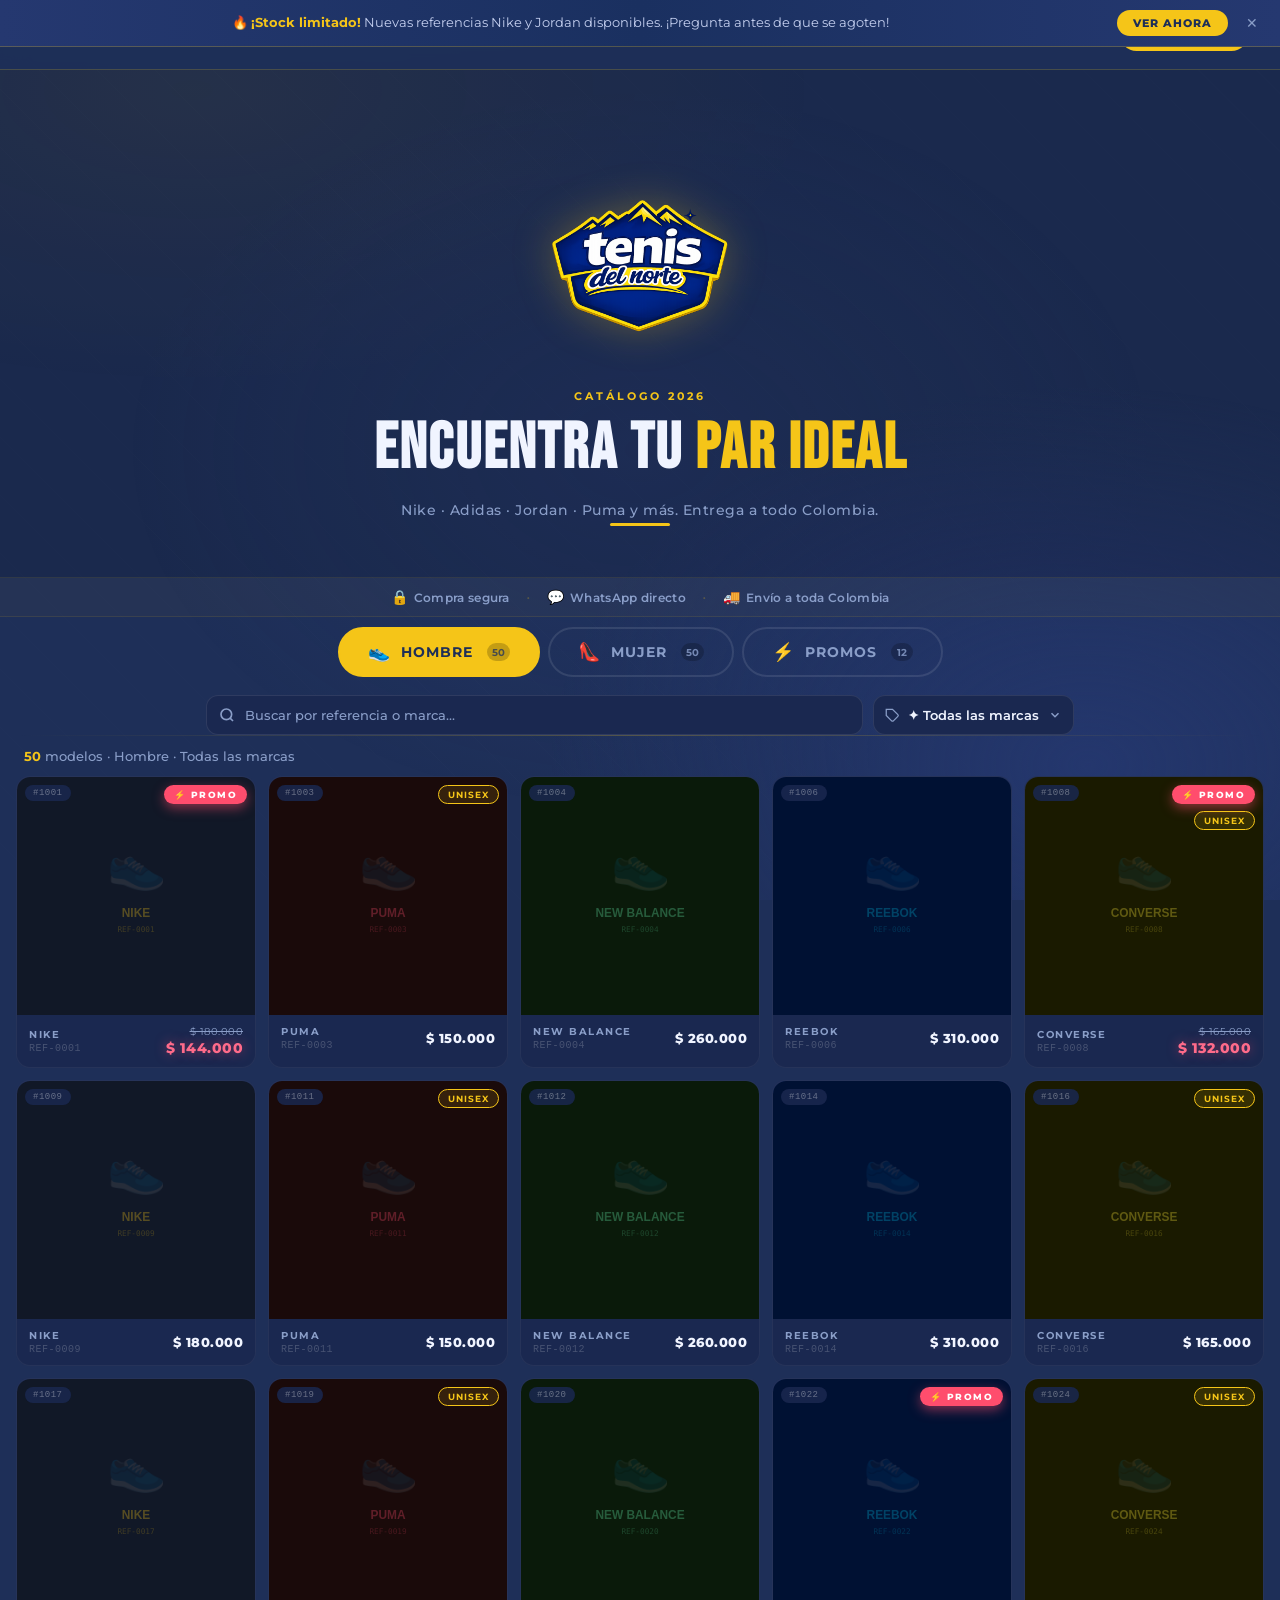
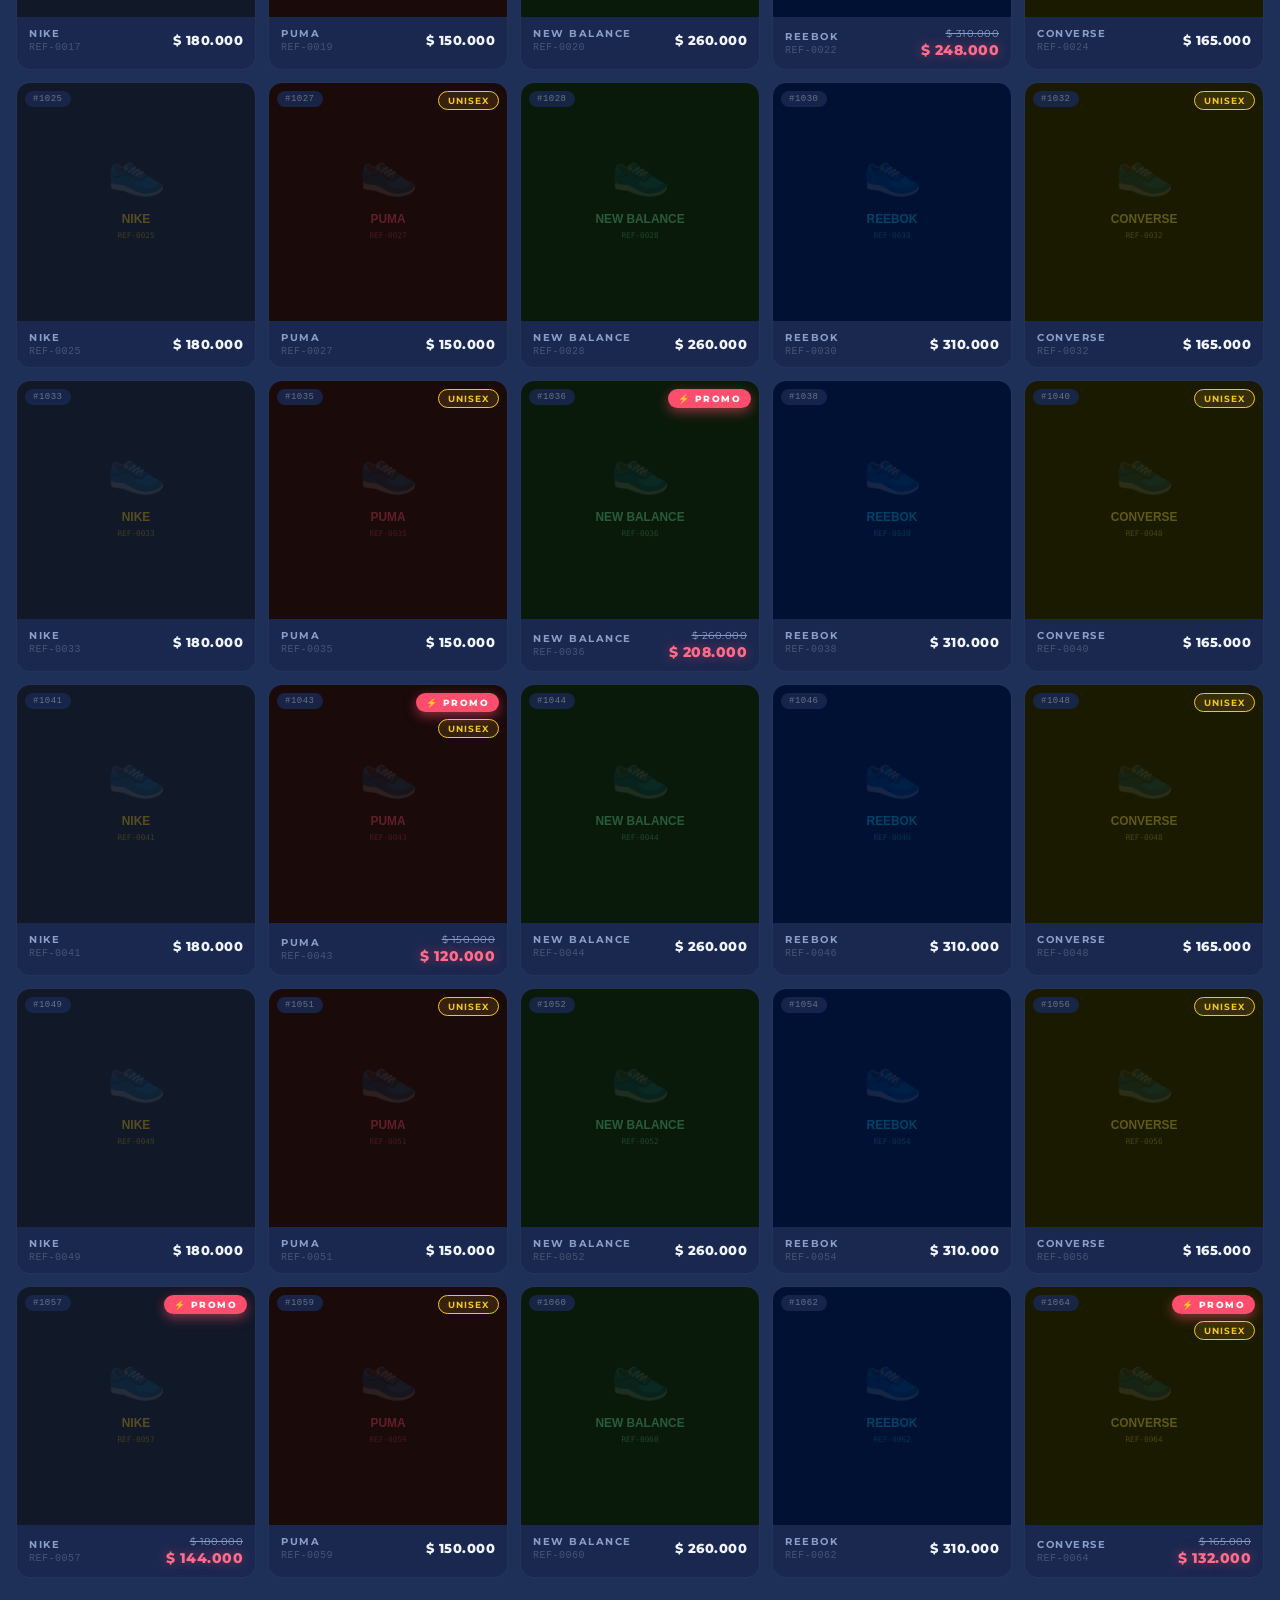
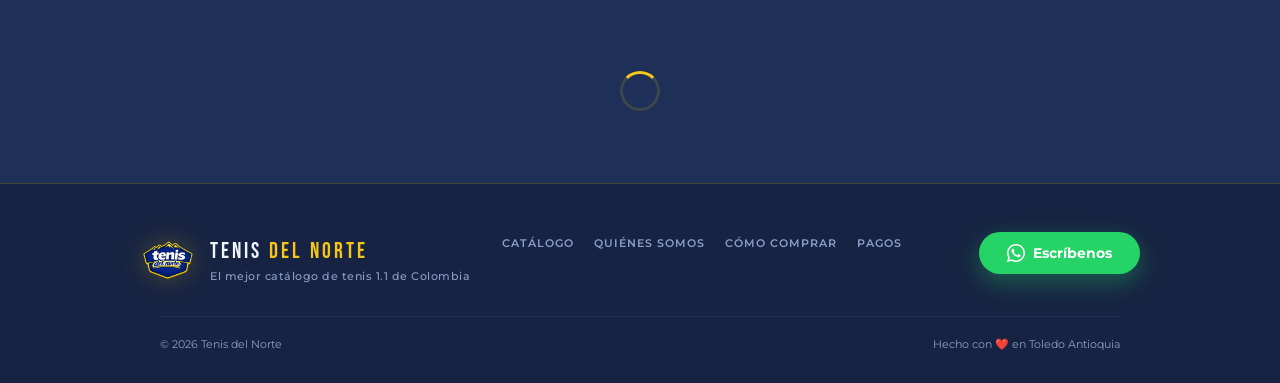
==== commit 1ce3606a: "feat: remove trust bar from inicio.html and update catalogo.js for deep linking support" ====
--- a/Tenis_del_norte/index.html
+++ b/Tenis_del_norte/index.html
@@ -59,8 +59,6 @@
     <span class="catalog-trust-item"><span>💬</span> WhatsApp directo</span>
     <span class="catalog-trust-sep">·</span>
     <span class="catalog-trust-item"><span>🚚</span> Envío a toda Colombia</span>
-    <span class="catalog-trust-sep">·</span>
-    <span class="catalog-trust-item"><span>↩️</span> Cambios garantizados</span>
   </div>
 
   <!-- ══════════════════════════════════════
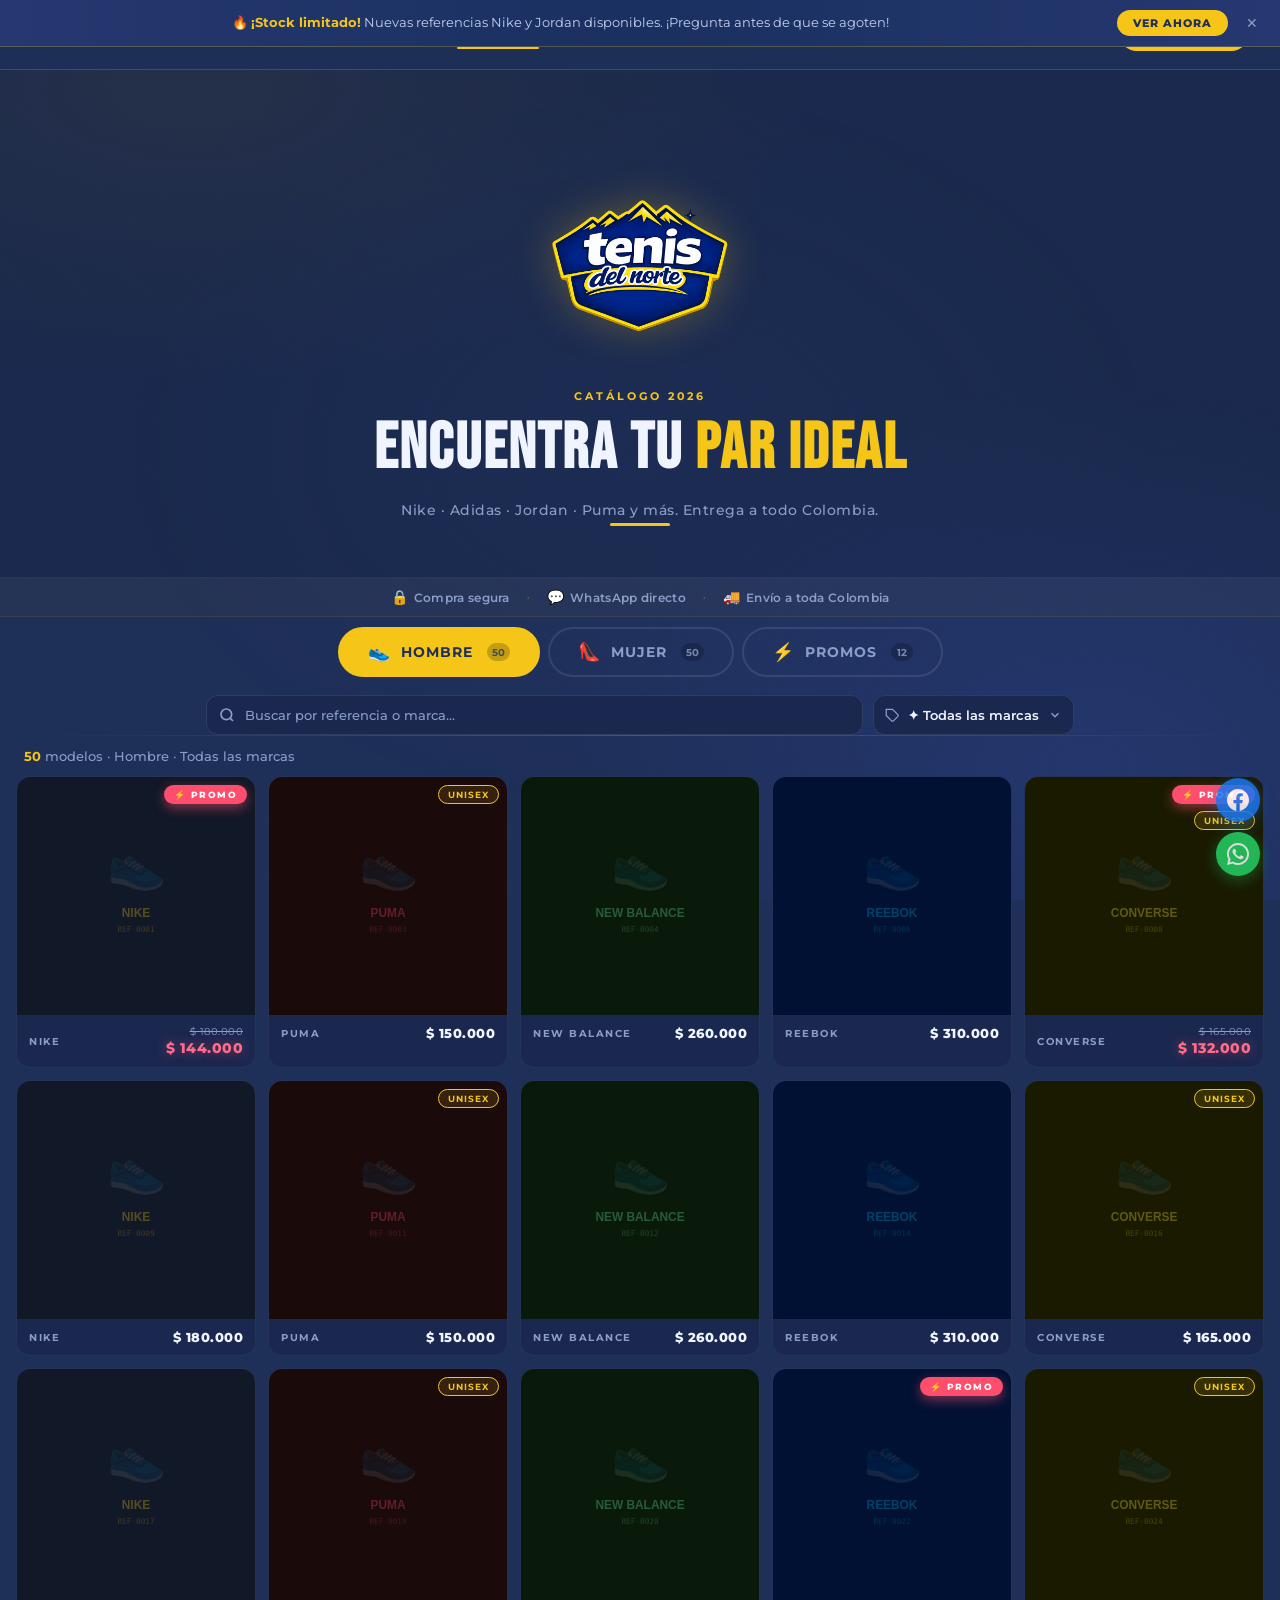
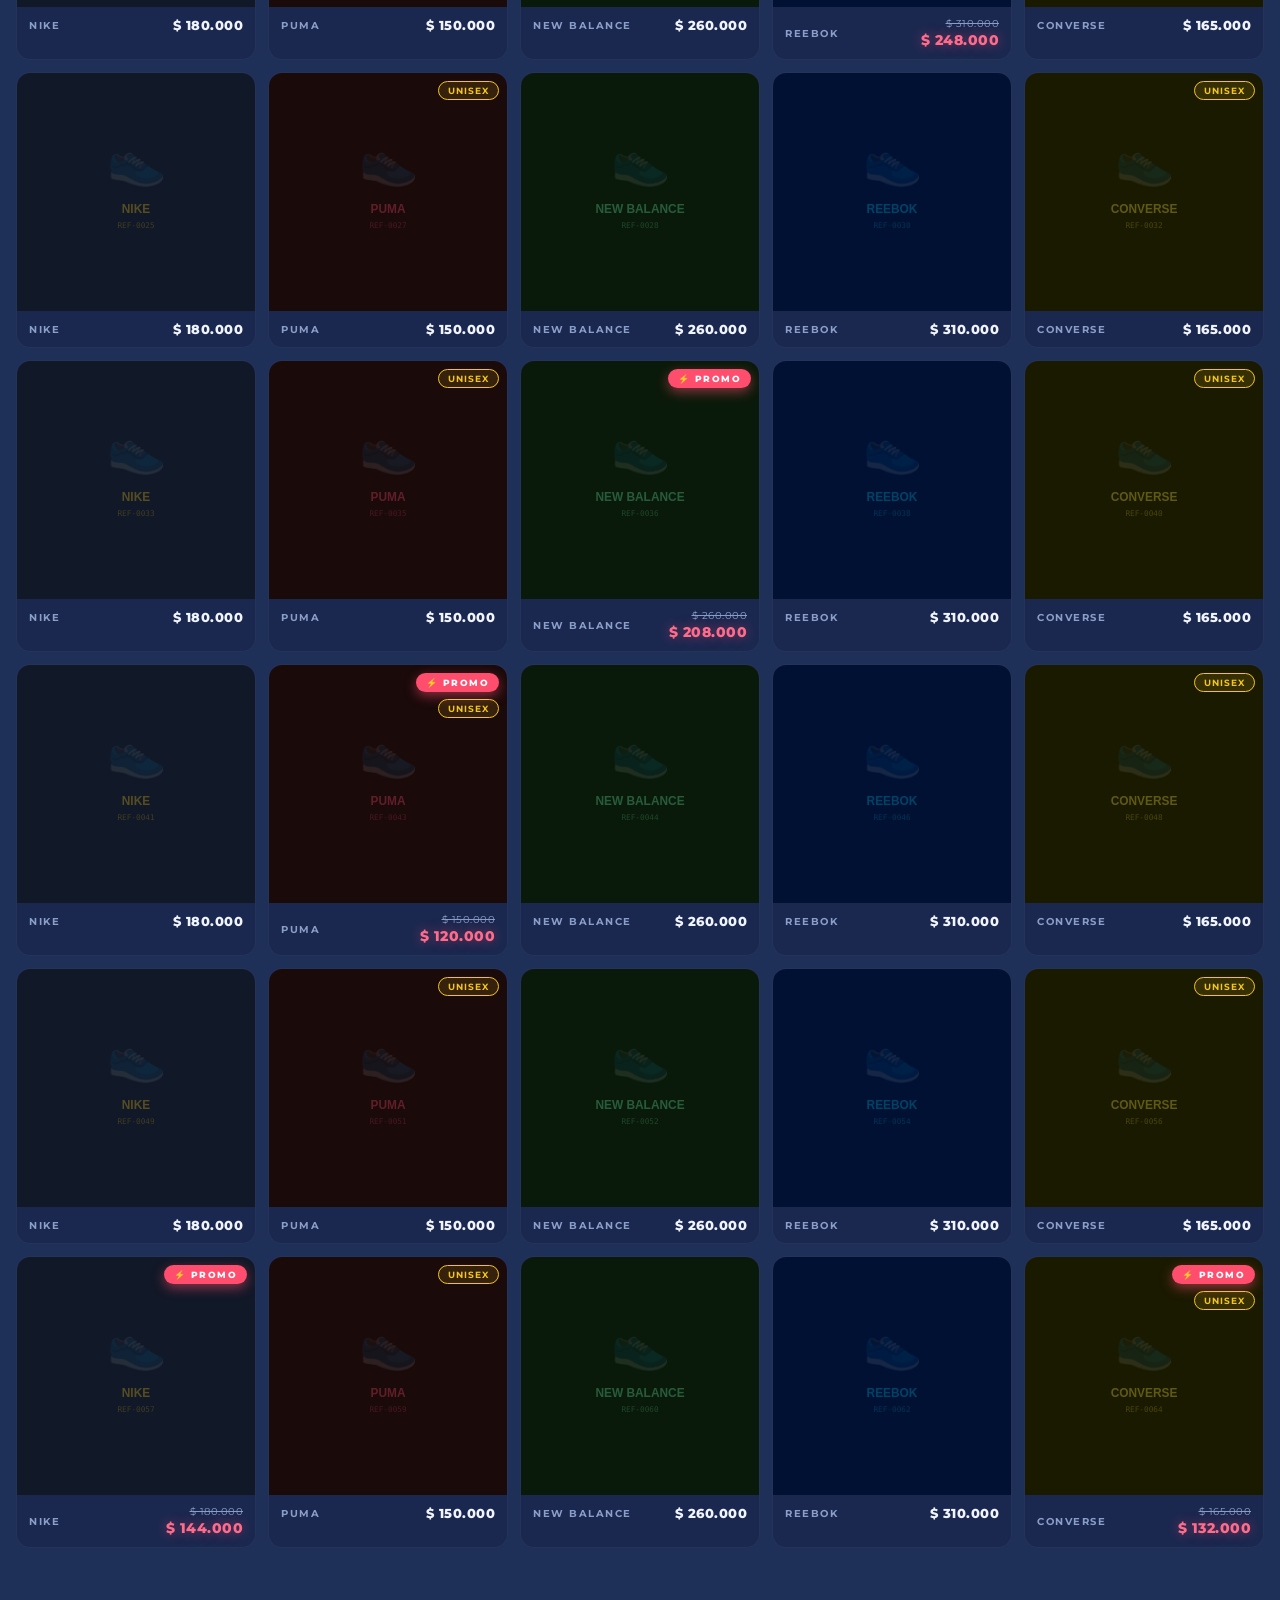
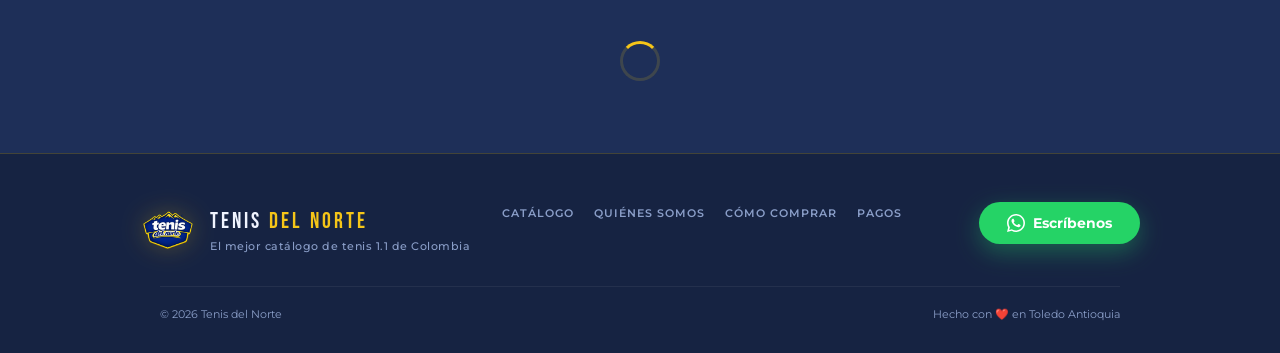
==== commit 76df85be: "feat: update product sharing messages and enhance social media integration with new floating buttons" ====
--- a/Tenis_del_norte/index.html
+++ b/Tenis_del_norte/index.html
@@ -166,7 +166,6 @@
     <div class="lb-footer">
       <div class="lb-info">
         <div class="lb-marca"  id="lbMarca"></div>
-        <div class="lb-ref"    id="lbRef"></div>
         <div id="lbPrice"></div>
         <div class="lb-badges" id="lbBadges"></div>
       </div>
--- a/Tenis_del_norte/styles/global.css
+++ b/Tenis_del_norte/styles/global.css
@@ -102,12 +102,25 @@
 
 .nav-links { display: flex; gap: 24px; list-style: none; }
 .nav-links a {
+  position: relative;
   color: var(--muted); font-size: 12px; font-weight: 700;
   text-decoration: none; letter-spacing: 1.5px; text-transform: uppercase;
   transition: color 0.2s;
+  padding: 4px 0;
+}
+.nav-links a::after {
+  content: '';
+  position: absolute;
+  left: 0; right: 0; bottom: -2px;
+  margin: 0 auto;
+  width: 0; height: 2px;
+  background: var(--gold); border-radius: 2px;
+  transition: width 0.3s ease;
 }
 .nav-links a:hover,
 .nav-links a.active { color: var(--gold); }
+.nav-links a:hover::after,
+.nav-links a.active::after { width: 100%; }
 
 .nav-cta {
   background: var(--gold); color: var(--navy);
@@ -195,16 +208,27 @@
   border-bottom: 1px solid rgba(255,255,255,0.05);
 }
 .nav-drawer-links a {
+  position: relative;
   display: block; padding: 16px 28px;
   color: var(--muted); font-size: 13px; font-weight: 700;
   letter-spacing: 2px; text-transform: uppercase; text-decoration: none;
   transition: all 0.2s;
 }
+.nav-drawer-links a::before {
+  content: '';
+  position: absolute;
+  left: 0; top: 50%; transform: translateY(-50%);
+  width: 3px; height: 0;
+  background: var(--gold); border-radius: 0 3px 3px 0;
+  transition: height 0.25s ease;
+}
 .nav-drawer-links a:hover,
 .nav-drawer-links a.active {
   color: var(--gold); background: rgba(245,197,24,0.05);
   padding-left: 36px;
 }
+.nav-drawer-links a:hover::before,
+.nav-drawer-links a.active::before { height: 60%; }
 
 .nav-drawer-wa {
   margin: 0 24px; justify-content: center;
@@ -215,6 +239,8 @@
   .nav { padding: 0 16px; }
   .nav-links { display: none; }
   .nav-hamburger { display: flex; }
+  /* En móvil escondemos el WA del nav (los botones sociales flotantes ya cumplen ese rol) */
+  .nav-cta { display: none; }
   /* Ocultar texto del logo en pantallas muy pequeñas para ahorrar espacio */
   @media (max-width: 380px) {
     .nav-logo-text { display: none; }
@@ -442,29 +468,42 @@
 }
 
 /* ══════════════════════════════════════════════════
-   BOTÓN WHATSAPP FLOTANTE — solo móvil
+   BOTONES SOCIALES FLOTANTES — Facebook + WhatsApp
+   Discreto en desktop, prominente en móvil
 ══════════════════════════════════════════════════ */
-#waFloat {
-  display: none;                         /* oculto en desktop */
-  position: fixed; bottom: 24px; right: 20px;
+.social-float {
+  position: fixed; right: 20px; bottom: 24px;
   z-index: 150;
-  width: 56px; height: 56px; border-radius: 50%;
+  display: flex; flex-direction: column; gap: 10px;
+  animation: fadeUp 0.4s 0.4s ease both;
+}
+.social-btn {
+  width: 44px; height: 44px; border-radius: 50%;
+  display: flex; align-items: center; justify-content: center;
+  text-decoration: none;
+  transition: transform 0.2s, box-shadow 0.2s, opacity 0.2s;
+  opacity: 0.85;
+}
+.social-btn:hover { opacity: 1; transform: scale(1.08); }
+.social-btn svg { width: 22px; height: 22px; fill: #fff; }
+
+.social-btn.wa {
   background: var(--green);
-  align-items: center; justify-content: center;
-  box-shadow: 0 6px 24px rgba(37,211,102,0.5);
-  transition: transform 0.2s, box-shadow 0.2s;
-  animation: fadeUp 0.4s 0.5s ease both;
-}
-#waFloat svg {
-  width: 28px; height: 28px; fill: #fff;
-}
-#waFloat:hover {
-  transform: scale(1.1);
-  box-shadow: 0 10px 32px rgba(37,211,102,0.6);
-}
-
+  box-shadow: 0 4px 16px rgba(37,211,102,0.4);
+}
+.social-btn.wa:hover { box-shadow: 0 8px 24px rgba(37,211,102,0.55); }
+
+.social-btn.fb {
+  background: #1877F2;
+  box-shadow: 0 4px 16px rgba(24,119,242,0.4);
+}
+.social-btn.fb:hover { box-shadow: 0 8px 24px rgba(24,119,242,0.55); }
+
+/* Más prominentes en móvil */
 @media (max-width: 900px) {
-  #waFloat { display: flex; }
+  .social-float { right: 16px; bottom: 20px; gap: 12px; }
+  .social-btn   { width: 52px; height: 52px; opacity: 1; }
+  .social-btn svg { width: 26px; height: 26px; }
 }
 
 /* ── Infinite scroll spinner ─────────────────────── */
--- a/Tenis_del_norte/styles/catalogo.css
+++ b/Tenis_del_norte/styles/catalogo.css
@@ -205,19 +205,8 @@
   font-size: 10px; font-weight: 700;
   color: var(--muted); letter-spacing: 1.5px; text-transform: uppercase;
 }
-.card-ref {
-  font-size: 10px; color: rgba(255,255,255,0.2);
-  font-family: monospace; letter-spacing: 0.5px;
-}
 
 /* ── BADGES FLOTANTES ────────────────────────────── */
-.badge-id {
-  position: absolute; top: 8px; left: 8px;
-  background: rgba(26,40,80,0.85); backdrop-filter: blur(6px);
-  color: rgba(255,255,255,0.35); font-size: 9px;
-  padding: 3px 8px; border-radius: 100px;
-  font-family: monospace; letter-spacing: 0.5px;
-}
 .badge-promo {
   position: absolute; top: 8px; right: 8px;
   background: var(--red); color: #fff;
@@ -363,7 +352,6 @@
   font-family: var(--font-d); font-size: 22px;
   letter-spacing: 2px; color: var(--gold); line-height: 1;
 }
-.lb-ref { font-size: 12px; color: var(--muted); font-family: monospace; margin-top: 4px; }
 .lb-badges { display: flex; gap: 6px; margin-top: 6px; flex-wrap: wrap; }
 .lb-badge {
   font-size: 10px; font-weight: 700; padding: 3px 10px;
@@ -479,7 +467,6 @@
     padding-top: 8px;
   }
   .lb-marca { font-size: 18px; }
-  .lb-ref   { font-size: 11px; }
   .lb-wa-btn {
     padding: 11px 18px;
     font-size: 13px;
